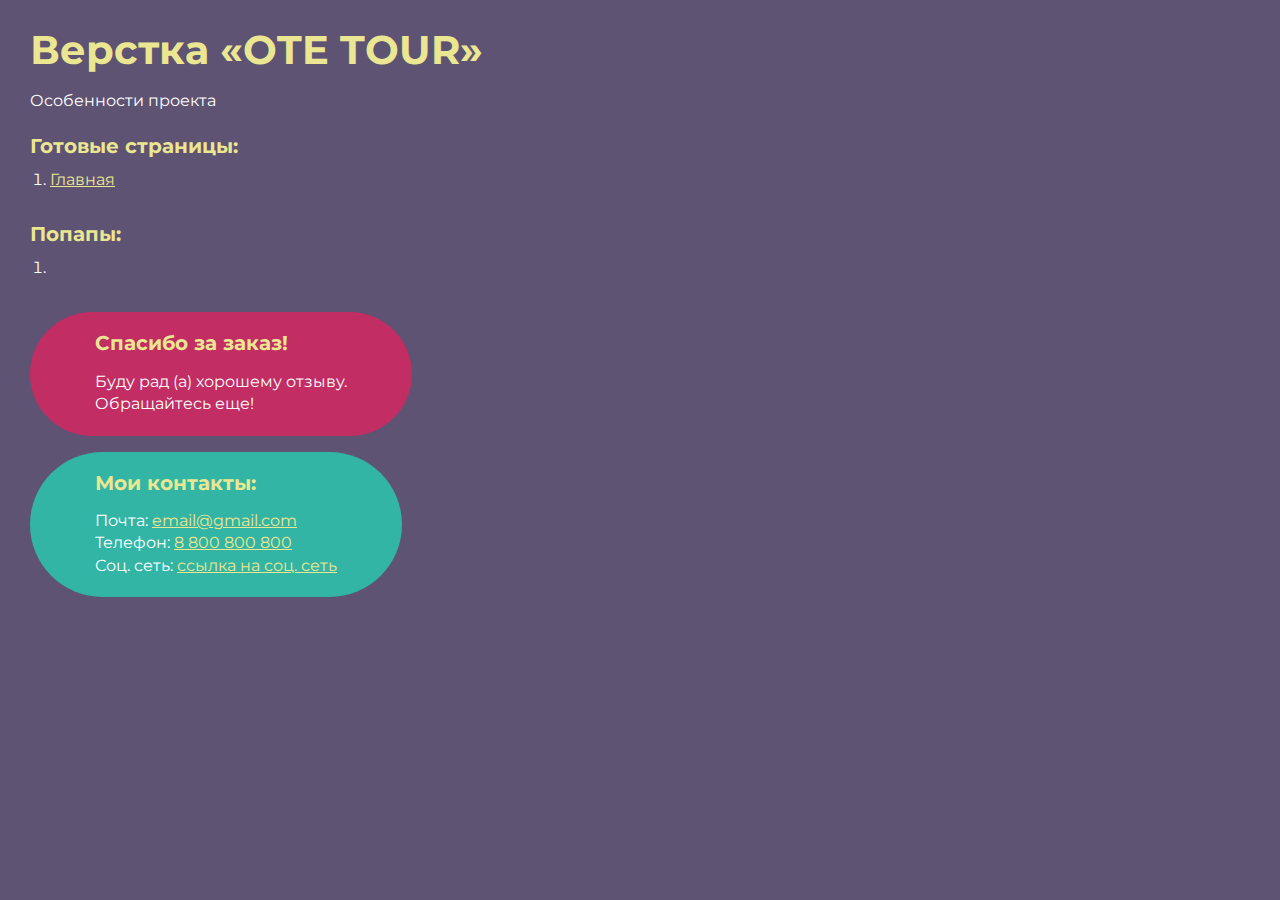
==== index.html @ 5e6bb83b "Add files via upload" ====
<!DOCTYPE html>
<html>

<head>
	<meta charset="UTF-8">
	<meta name="viewport" content="width=device-width, initial-scale=1.0">
	<title>Верстка «OTE TOUR»</title>
</head>

<body>
	<div class="rootpage">
		<h1>Верстка «OTE TOUR»</h1>
		<div class="rootpage__info">
			Особенности проекта
		</div>
		<h2>Готовые страницы:</h2>
		<ol class="rootpage__list">
			<li><a target="_blank" href="home.html">Главная</a></li>
		</ol>
		<h2>Попапы:</h2>
		<ol class="rootpage__list">
			<li><a target="_blank" href="home.html#"></a></li>
		</ol>
		<div class="rootpage__tnx">
			<h2>Спасибо за заказ!</h2>
			<p>Буду рад (а) хорошему отзыву.</p>
			<p>Обращайтесь еще!</p>
		</div>
		<div class="rootpage__contacts">
			<h2>Мои контакты:</h2>
			<p>Почта: <a href="mailto:email@gmail.com">email@gmail.com</a></p>
			<p>Телефон: <a href="tel:8800800800">8 800 800 800</a></p>
			<p>Соц. сеть: <a href="">ссылка на соц. сеть</a></p>
		</div>
	</div>
</body>
<style>
	@charset "UTF-8";
	@import url("https://fonts.googleapis.com/css?family=Montserrat:regular,700&display=swap");

	*,
	*::before,
	*::after {
		padding: 0px;
		margin: 0px;
		border: 0px;
		box-sizing: border-box;
	}

	html,
	body {
		height: 100%;
		margin: 0;
		padding: 0;
		min-width: 320px;
		width: 100%;
		color: #fff;
		background-color: #5e5373;
	}

	body {
		font-family: Montserrat;
		font-size: 100%;
		line-height: 1;
		font-size: 1rem;
	}

	a {
		text-decoration: underline;
		color: #ebe691
	}

	a:visited {
		text-decoration: underline;
		color: #aaa768;
	}

	a:hover {
		text-decoration: none;
	}

	ul li {
		list-style: none;
	}

	img {
		vertical-align: top;
	}

	.wrapper {
		width: 100%;
		min-height: 100%;
		overflow: hidden;
	}

	.rootpage {
		padding: 30px;
		display: flex;
		flex-direction: column;
		align-items: flex-start;
	}

	@media (max-width: 767px) {
		.rootpage {
			padding: 30px 15px;
		}
	}

	h1 {
		color: #ebe691;
		font-size: 2.5rem;
		margin: 0px 0px 1.25rem 0px;
	}

	@media (max-width: 767px) {
		h1 {
			font-size: 1.85rem;
			margin: 0px 0px 1.25rem 0px;
		}
	}

	h2 {
		color: #ebe691;
		font-size: 1.25rem;
		margin: 0px 0px 1rem 0px;
	}

	@media (max-width: 767px) {
		h2 {
			font-size: 1.125rem;
			margin: 0px 0px 1rem 0px;
		}
	}

	.rootpage__info {
		line-height: 140%;
		margin: 0px 0px 1.5rem 0px;
	}

	.rootpage__list {
		margin: 0px 0px 2.25rem 1.25rem;
	}

	.rootpage__list li:not(:last-child) {
		margin: 0px 0px 15px 0px;
	}

	.rootpage__contacts,
	.rootpage__tnx {
		border-radius: 200px;
		padding: 20px 65px;
		line-height: 140%;
	}

	@media (max-width: 767px) {

		.rootpage__contacts,
		.rootpage__tnx {
			border-radius: 40px;
			padding: 20px;
		}
	}

	.rootpage__contacts {
		background: #32b5a4;

	}

	.rootpage__contacts a {
		color: #ebe691;
	}

	.rootpage__tnx {
		background: #c22d63;
		margin: 0px 0px 1rem 0px;
	}
</style>

</html>
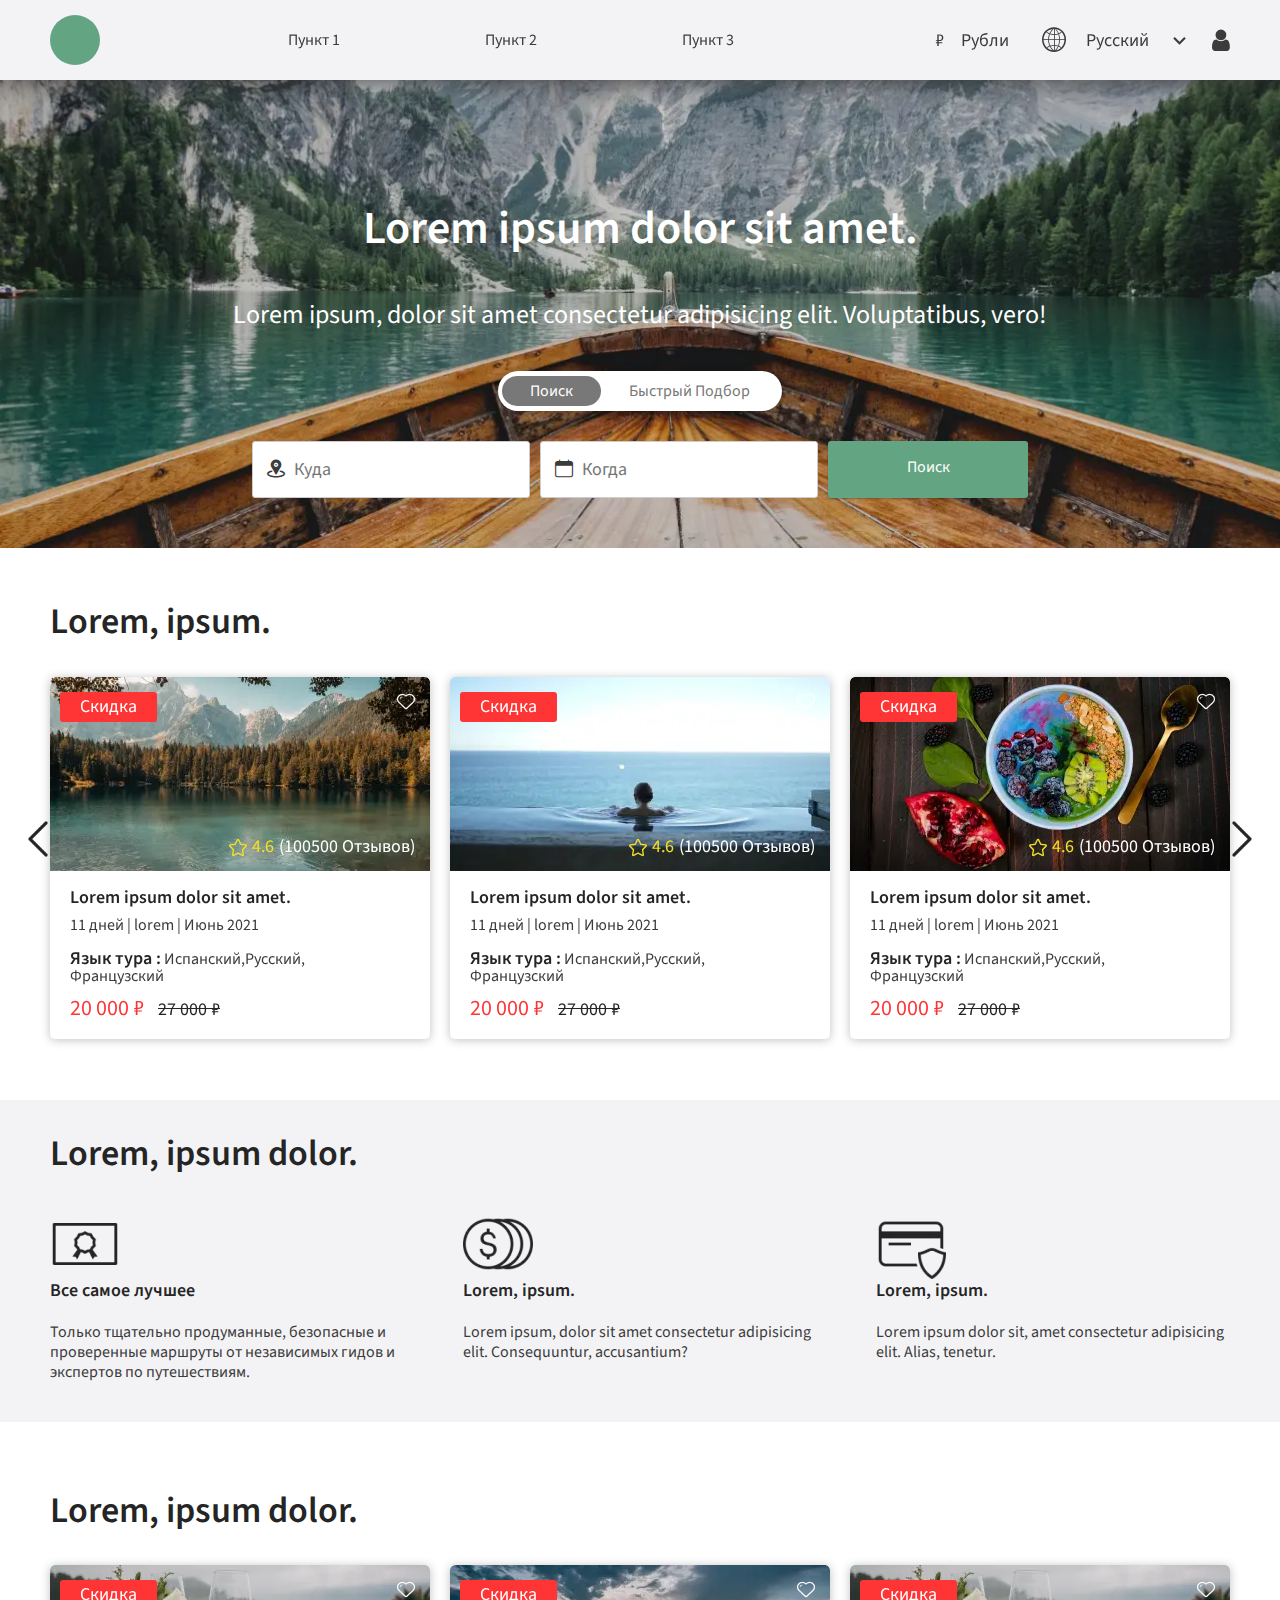
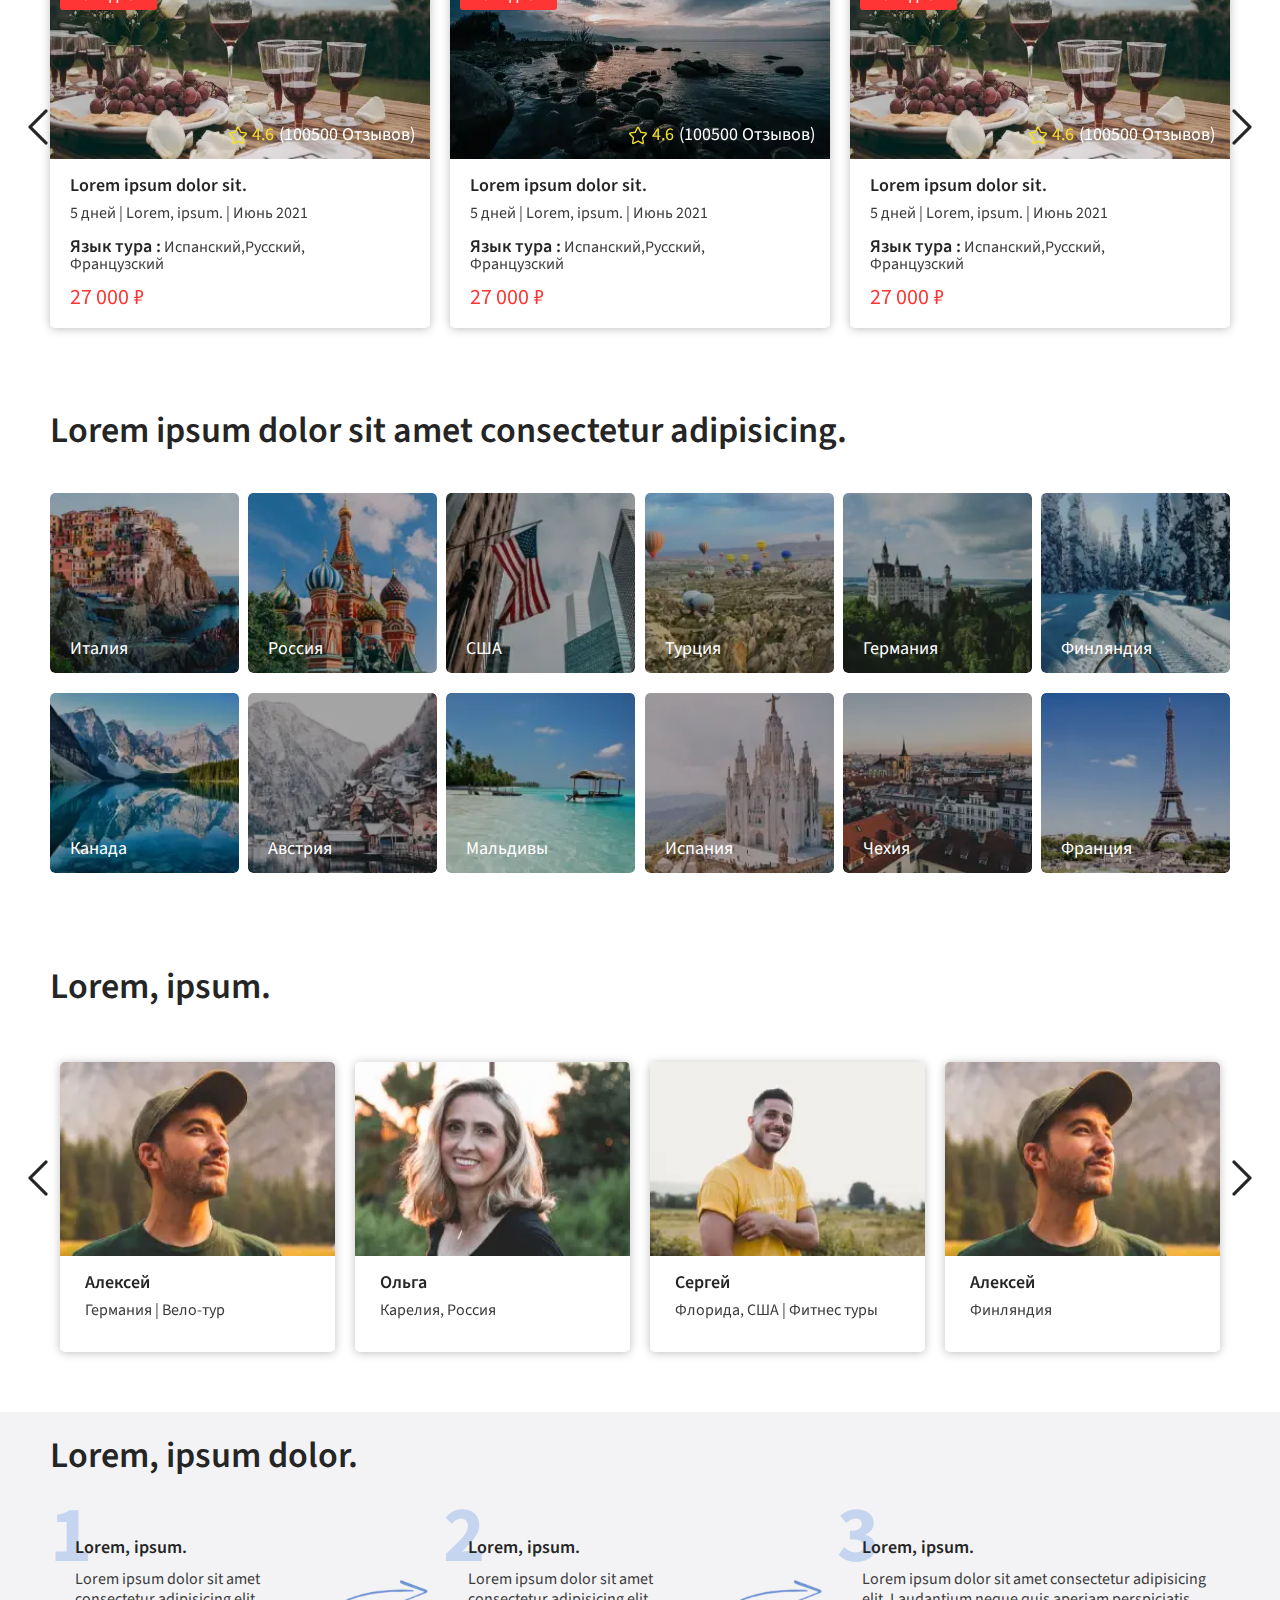
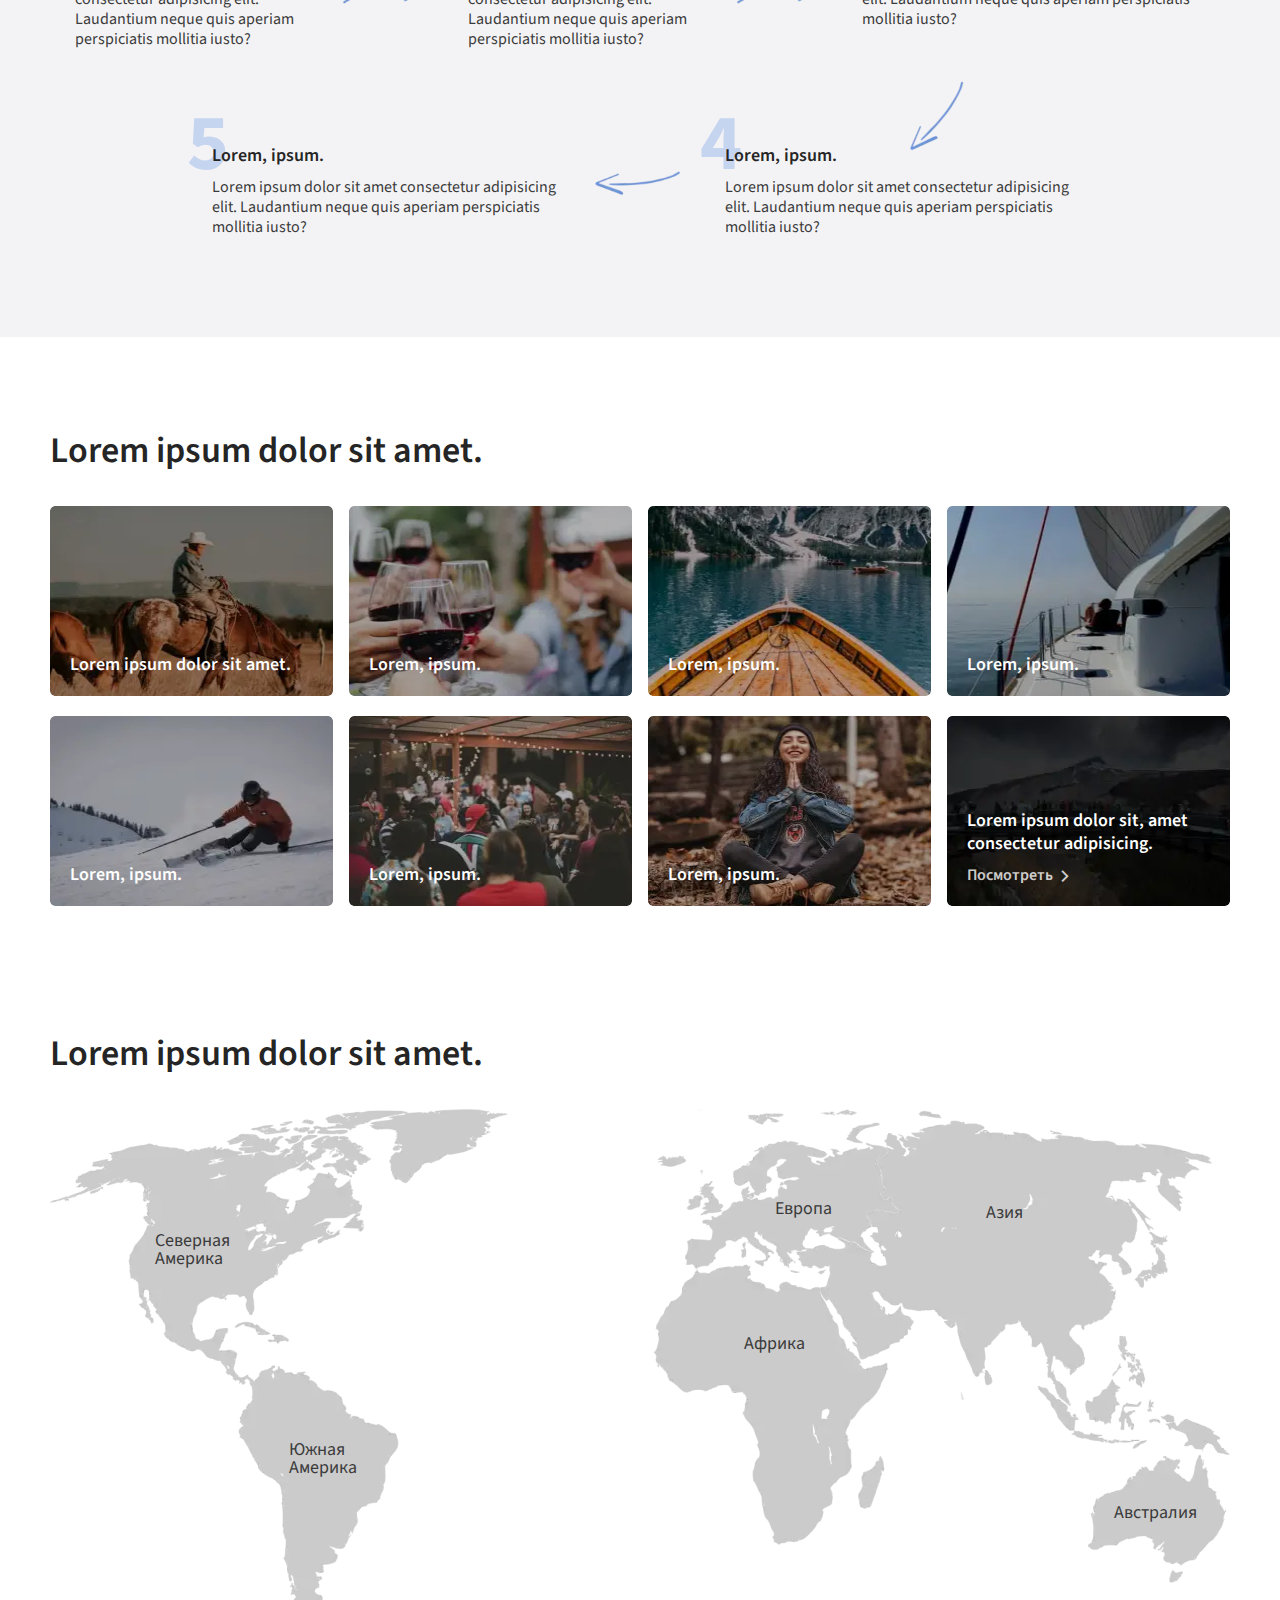
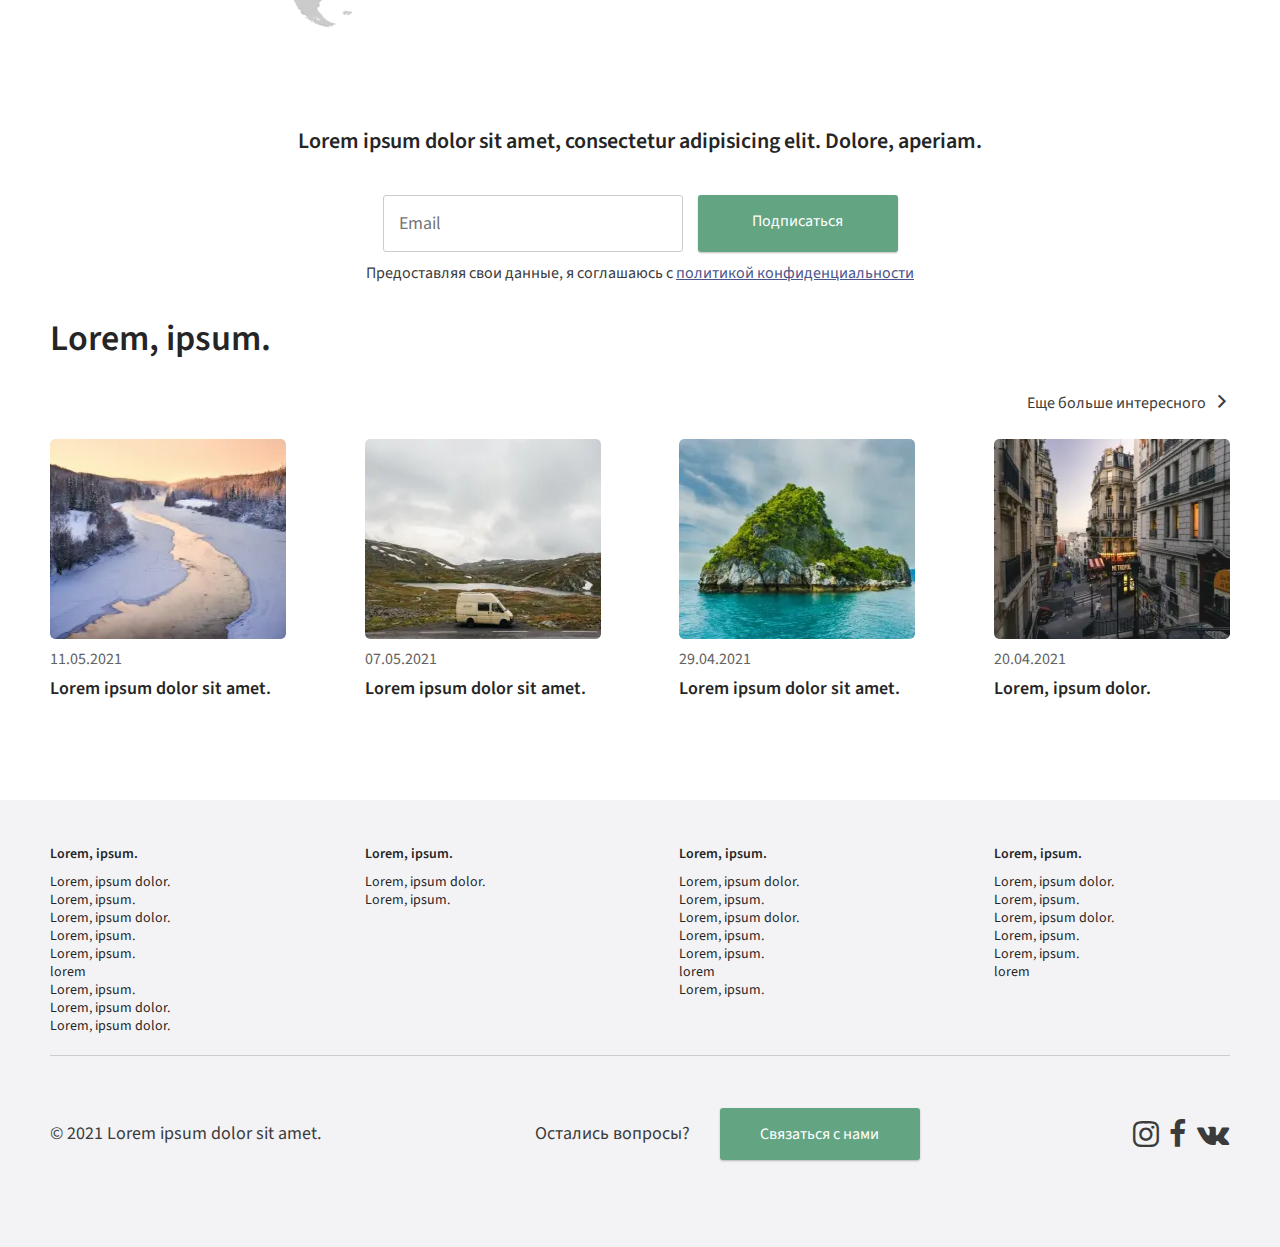
==== commit c368a39f: "Rename home.html to index.html" ====
--- a/index.html
+++ b/index.html
@@ -1,179 +1,830 @@
 <!DOCTYPE html>
-<html>
+<html lang="ru">
 
 <head>
+	<title>Главная</title>
 	<meta charset="UTF-8">
+	<meta name="format-detection" content="telephone=no">
+	<!-- <style>body{opacity: 0;}</style> -->
+	<link rel="stylesheet" href="css/style.min.css?_v=20220302092626">
+	<link rel="shortcut icon" href="favicon.ico">
+	<!-- <meta name="robots" content="noindex, nofollow"> -->
 	<meta name="viewport" content="width=device-width, initial-scale=1.0">
-	<title>Верстка «OTE TOUR»</title>
 </head>
 
 <body>
-	<div class="rootpage">
-		<h1>Верстка «OTE TOUR»</h1>
-		<div class="rootpage__info">
-			Особенности проекта
-		</div>
-		<h2>Готовые страницы:</h2>
-		<ol class="rootpage__list">
-			<li><a target="_blank" href="home.html">Главная</a></li>
-		</ol>
-		<h2>Попапы:</h2>
-		<ol class="rootpage__list">
-			<li><a target="_blank" href="home.html#"></a></li>
-		</ol>
-		<div class="rootpage__tnx">
-			<h2>Спасибо за заказ!</h2>
-			<p>Буду рад (а) хорошему отзыву.</p>
-			<p>Обращайтесь еще!</p>
-		</div>
-		<div class="rootpage__contacts">
-			<h2>Мои контакты:</h2>
-			<p>Почта: <a href="mailto:email@gmail.com">email@gmail.com</a></p>
-			<p>Телефон: <a href="tel:8800800800">8 800 800 800</a></p>
-			<p>Соц. сеть: <a href="">ссылка на соц. сеть</a></p>
+	<div class="wrapper">
+		<header class="header">
+			<div class="header__container">
+				<div class="header__body">
+					<a href="" class="header__logo"></a>
+					<div class="header__menu menu">
+						<button type="button" class="menu__icon icon-menu"><span></span></button>
+						<nav class="menu__body">
+							<ul class="menu__list">
+								<li class="menu__item"><a href="" class="menu__link ">
+										<div class="_icon-like"></div> Пункт 1
+									</a></li>
+								<li class="menu__item"><a href="" class="menu__link ">
+										<div class="_icon-like"></div> Пункт 2
+									</a></li>
+								<li class="menu__item"><a href="" class="menu__link ">
+										<div class="_icon-like"></div> Пункт 3
+									</a></li>
+							</ul>
+						</nav>
+					</div>
+					<div data-da=".menu__body, 767.98" class="header__options">
+						<div class="header__money">
+							<select data-show-selected name="form[]" class="form">
+								<option value="1" selected>
+									₽ ⠀Рубли
+								</option>
+								<option value="2"> $ Доллары</option>
+								<option value="3"> € ⠀Евро</option>
+							</select>
+						</div>
+						<div class="header__lang ">
+							<div class="_icon-world"></div>
+							<select data-show-selected name="form[]" class="form">
+								<option value="1" selected>Русский</option>
+								<option value="2">Английский</option>
+								<option value="3">Испанский</option>
+								<option value="4">Немецкий</option>
+								<option value="4">Французский</option>
+								<option value="4">Итальянский</option>
+							</select>
+							<div class="_icon-arrow-down"></div>
+
+						</div>
+						<div data-popup="#login" class="header__user _icon-user">
+							<p class="header__user_text">Вход</p>
+						</div>
+					</div>
+				</div>
+			</div>
+		</header>
+		<main class="page">
+			<section class="page__main-block main-block">
+				<div class="main-block__container">
+					<div class="main-block__body">
+
+						<h1 class="main-block__title title">
+							Lorem ipsum dolor sit amet.
+						</h1>
+						<p class="main-block__text text">
+							Lorem ipsum, dolor sit amet consectetur adipisicing elit. Voluptatibus, vero!
+						</p>
+						<button type="submit" class=" main-block__search">
+							<div class="searach">Поиск</div>
+							<div class="fast-search">Быстрый Подбор </div>
+						</button>
+						<form class="main-block__form form" action="#">
+							<div class="form__line">
+								<div class="form__location"><button type="submit" class="main-block__icon _icon-loc"></button>
+									<input autocomplete="off" type="text" name="form[]" data-error="Ошибка" placeholder="Куда" class="input">
+								</div>
+
+								<div class="form__date">
+									<button type="submit" class="main-block__icon _icon-date"></button>
+
+									<input autocomplete="off" type="text" name="form[]" data-error="Ошибка" placeholder="Когда" class="input">
+								</div>
+
+
+							</div>
+							<button type="submit" class="main-block__button button">Поиск</button>
+						</form>
+					</div>
+
+				</div>
+				<div class="main-block__image-ibg "><picture><source srcset="img/main.webp" type="image/webp"><img src="img/main.jpg" alt="main"></picture></div>
+			</section>
+			<section class="page__recommendations recommendations">
+				<div class="recommendations__container">
+					<h2 class="recommendations__title title">Lorem, ipsum.</h2>
+					<div class="recommendations__slider swiper">
+						<div class="recommendations__wrapper swiper-wrapper">
+							<div class="recommendations__slide swiper-slide">
+								<div class="recommendations__image swiper-slide__image">
+									<picture><source srcset="img/recommendations/01.webp" type="image/webp"><img src="img/recommendations/01.png" alt="slideone"></picture>
+									<div class="recommendations__sale swiper-slide__sale">Скидка</div>
+									<div class="recommendations__favorite swiper-slide__favorite _icon-like"></div>
+									<div class="recommendations__raiting swiper-slide__raiting"> <span class="_icon-star">4.6
+										</span>(100500
+										Отзывов)</div>
+								</div>
+
+								<div class="recommendations__sub-title main-text swiper-slide__subtitle">Lorem ipsum dolor sit
+									amet.</div>
+								<div class="recommendations__text text swiper-slide__text">11 дней | lorem | Июнь 2021</div>
+								<div class="recommendations__text text swiper-slide__text"> <span class="main-text"> Язык тура
+										:</span> Испанский,Русский, <br>
+									Французский</div>
+
+								<div class="recommendations__price swiper-slide__price">
+									20 000 ₽ <span>27 000 ₽</span>
+								</div>
+							</div>
+							<div class="recommendations__slide swiper-slide">
+								<div class="recommendations__image swiper-slide__image">
+									<picture><source srcset="img/recommendations/02.webp" type="image/webp"><img src="img/recommendations/02.png" alt="slideone"></picture>
+									<div class="recommendations__sale swiper-slide__sale">Скидка</div>
+									<div class="recommendations__favorite swiper-slide__favorite _icon-like"></div>
+									<div class="recommendations__raiting swiper-slide__raiting"> <span class="_icon-star">4.6
+										</span>(100500
+										Отзывов)</div>
+								</div>
+
+								<div class="recommendations__sub-title main-text swiper-slide__subtitle">Lorem ipsum dolor sit
+									amet.</div>
+								<div class="recommendations__text text swiper-slide__text">11 дней | lorem | Июнь 2021</div>
+								<div class="recommendations__text text swiper-slide__text"> <span class="main-text"> Язык тура
+										:</span> Испанский,Русский, <br>
+									Французский</div>
+
+								<div class="recommendations__price swiper-slide__price">
+									20 000 ₽ <span>27 000 ₽</span>
+								</div>
+							</div>
+							<div class="recommendations__slide swiper-slide">
+								<div class="recommendations__image swiper-slide__image">
+									<picture><source srcset="img/recommendations/03.webp" type="image/webp"><img src="img/recommendations/03.png" alt="slideone"></picture>
+									<div class="recommendations__sale swiper-slide__sale">Скидка</div>
+									<div class="recommendations__favorite swiper-slide__favorite _icon-like"></div>
+									<div class="recommendations__raiting swiper-slide__raiting"> <span class="_icon-star">4.6
+										</span>(100500
+										Отзывов)</div>
+								</div>
+
+								<div class="recommendations__sub-title main-text swiper-slide__subtitle">Lorem ipsum dolor sit
+									amet.</div>
+								<div class="recommendations__text text swiper-slide__text">11 дней | lorem | Июнь 2021</div>
+								<div class="recommendations__text text swiper-slide__text"> <span class="main-text"> Язык тура
+										:</span> Испанский,Русский, <br>
+									Французский</div>
+
+								<div class="recommendations__price swiper-slide__price">
+									20 000 ₽ <span>27 000 ₽</span>
+								</div>
+							</div>
+							<div class="recommendations__slide swiper-slide">
+								<div class="recommendations__image swiper-slide__image">
+									<picture><source srcset="img/recommendations/03.webp" type="image/webp"><img src="img/recommendations/03.png" alt="slideone"></picture>
+									<div class="recommendations__sale swiper-slide__sale">Скидка</div>
+									<div class="recommendations__favorite swiper-slide__favorite _icon-like"></div>
+									<div class="recommendations__raiting swiper-slide__raiting"> <span class="_icon-star">4.6
+										</span>(100500
+										Отзывов)</div>
+								</div>
+
+								<div class="recommendations__sub-title main-text swiper-slide__subtitle">Lorem ipsum dolor sit
+									amet.</div>
+								<div class="recommendations__text text swiper-slide__text">11 дней | lorem | Июнь 2021</div>
+								<div class="recommendations__text text swiper-slide__text"> <span class="main-text"> Язык тура
+										:</span> Испанский,Русский, <br>
+									Французский</div>
+
+								<div class="recommendations__price swiper-slide__price">
+									20 000 ₽ <span>27 000 ₽</span>
+								</div>
+							</div>
+							<div class="recommendations__slide swiper-slide">
+								<div class="recommendations__image swiper-slide__image">
+									<picture><source srcset="img/recommendations/01.webp" type="image/webp"><img src="img/recommendations/01.png" alt="slideone"></picture>
+									<div class="recommendations__sale swiper-slide__sale">Скидка</div>
+									<div class="recommendations__favorite swiper-slide__favorite _icon-like"></div>
+									<div class="recommendations__raiting swiper-slide__raiting"> <span class="_icon-star">4.6
+										</span>(100500
+										Отзывов)</div>
+								</div>
+
+								<div class="recommendations__sub-title main-text swiper-slide__subtitle">Lorem ipsum dolor sit
+									amet.</div>
+								<div class="recommendations__text text swiper-slide__text">11 дней | lorem | Июнь 2021</div>
+								<div class="recommendations__text text swiper-slide__text"> <span class="main-text"> Язык тура
+										:</span> Испанский,Русский, <br>
+									Французский</div>
+
+								<div class="recommendations__price swiper-slide__price">
+									20 000 ₽ <span>27 000 ₽</span>
+								</div>
+							</div>
+
+						</div>
+						<button type="button" class="swiper-button-prev"></button>
+						<button type="button" class="swiper-button-next"></button>
+					</div>
+				</div>
+			</section>
+			<section class="page__reasons reasons">
+				<div class="reasons__container">
+					<div class="reasons__body">
+						<h2 class="reasons__title title">
+							Lorem, ipsum dolor.
+						</h2>
+						<div class="reasons__cards">
+							<div class="reasons__card">
+								<div class="reasons__image">
+									<div class="reasons__description">
+										<picture><source srcset="img/reasons/01.webp" type="image/webp"><img src="img/reasons/01.png" alt=""></picture>
+										<h3 class="reasons__title main-text">Все самое лучшее</h3>
+									</div>
+									<div class="reasons__text text">Только тщательно продуманные, безопасные и проверенные
+										маршруты от независимых гидов и экспертов по путешествиям.</div>
+								</div>
+							</div>
+							<div class="reasons__card">
+								<div class="reasons__image">
+									<div class="reasons__description">
+										<picture><source srcset="img/reasons/02.webp" type="image/webp"><img src="img/reasons/02.png" alt=""></picture>
+										<h3 class="reasons__title main-text">Lorem, ipsum.</h3>
+									</div>
+									<div class="reasons__text text">Lorem ipsum, dolor sit amet consectetur adipisicing elit.
+										Consequuntur, accusantium?</div>
+								</div>
+							</div>
+							<div class="reasons__card">
+								<div class="reasons__image">
+									<div class="reasons__description">
+										<picture><source srcset="img/reasons/03.webp" type="image/webp"><img src="img/reasons/03.png" alt=""></picture>
+										<h3 class="reasons__title main-text">Lorem, ipsum.</h3>
+									</div>
+									<div class="reasons__text text">Lorem ipsum dolor sit, amet consectetur adipisicing elit.
+										Alias, tenetur.</div>
+								</div>
+							</div>
+
+
+						</div>
+					</div>
+				</div>
+			</section>
+			<section class="page__previously previously">
+				<div class="previously__container">
+					<h2 class="previously__title title">Lorem, ipsum dolor.</h2>
+					<div class="previously__slider swiper">
+						<div class="previously__wrapper swiper-wrapper">
+							<div class="previously__slide swiper-slide">
+								<div class="previously__image swiper-slide__image">
+									<picture><source srcset="img/previously/01.webp" type="image/webp"><img src="img/previously/01.png" alt="slideone"></picture>
+									<div class="previously__sale swiper-slide__sale">Скидка</div>
+									<div class="previously__favorite swiper-slide__favorite _icon-like"></div>
+									<div class="previously__raiting swiper-slide__raiting"> <span class="_icon-star">4.6
+										</span>(100500
+										Отзывов)</div>
+								</div>
+
+								<div class="previously__sub-title main-text swiper-slide__subtitle">Lorem ipsum dolor sit.</div>
+
+								<div class="previously__text text swiper-slide__text">5 дней | Lorem, ipsum. | Июнь 2021</div>
+								<div class="recommendations__text text swiper-slide__text"> <span class="main-text"> Язык тура
+										:</span> Испанский,Русский, <br>
+									Французский</div>
+								<div class="previously__price swiper-slide__price">
+									27 000 ₽
+								</div>
+							</div>
+							<div class="previously__slide swiper-slide">
+								<div class="previously__image swiper-slide__image">
+									<picture><source srcset="img/previously/02.webp" type="image/webp"><img src="img/previously/02.png" alt="slideone"></picture>
+									<div class="previously__sale swiper-slide__sale">Скидка</div>
+									<div class="previously__favorite swiper-slide__favorite _icon-like"></div>
+									<div class="previously__raiting swiper-slide__raiting"> <span class="_icon-star">4.6
+										</span>(100500
+										Отзывов)</div>
+								</div>
+
+								<div class="previously__sub-title main-text swiper-slide__subtitle">Lorem ipsum dolor sit.</div>
+
+								<div class="previously__text text swiper-slide__text">5 дней | Lorem, ipsum. | Июнь 2021</div>
+								<div class="recommendations__text text swiper-slide__text"> <span class="main-text"> Язык тура
+										:</span> Испанский,Русский, <br>
+									Французский</div>
+								<div class="previously__price swiper-slide__price">
+									27 000 ₽
+								</div>
+							</div>
+							<div class="previously__slide swiper-slide">
+								<div class="previously__image swiper-slide__image">
+									<picture><source srcset="img/previously/01.webp" type="image/webp"><img src="img/previously/01.png" alt="slideone"></picture>
+									<div class="previously__sale swiper-slide__sale">Скидка</div>
+									<div class="previously__favorite swiper-slide__favorite _icon-like"></div>
+									<div class="previously__raiting swiper-slide__raiting"> <span class="_icon-star">4.6
+										</span>(100500
+										Отзывов)</div>
+								</div>
+
+								<div class="previously__sub-title main-text swiper-slide__subtitle">Lorem ipsum dolor sit.</div>
+
+								<div class="previously__text text swiper-slide__text">5 дней | Lorem, ipsum. | Июнь 2021</div>
+								<div class="recommendations__text text swiper-slide__text"> <span class="main-text"> Язык тура
+										:</span> Испанский,Русский, <br>
+									Французский</div>
+								<div class="previously__price swiper-slide__price">
+									27 000 ₽
+								</div>
+							</div>
+							<div class="previously__slide swiper-slide">
+								<div class="previously__image swiper-slide__image">
+									<picture><source srcset="img/previously/02.webp" type="image/webp"><img src="img/previously/02.png" alt="slideone"></picture>
+									<div class="previously__sale swiper-slide__sale">Скидка</div>
+									<div class="previously__favorite swiper-slide__favorite _icon-like"></div>
+									<div class="previously__raiting swiper-slide__raiting"> <span class="_icon-star">4.6
+										</span>(100500
+										Отзывов)</div>
+								</div>
+
+								<div class="previously__sub-title main-text swiper-slide__subtitle">Lorem ipsum dolor sit.</div>
+
+								<div class="previously__text text swiper-slide__text">5 дней | Lorem, ipsum. | Июнь 2021</div>
+								<div class="recommendations__text text swiper-slide__text"> <span class="main-text"> Язык тура
+										:</span> Испанский,Русский, <br>
+									Французский</div>
+								<div class="previously__price swiper-slide__price">
+									27 000 ₽
+								</div>
+							</div>
+
+
+						</div>
+						<button type="button" class="swiper-button-prev"></button>
+						<button type="button" class="swiper-button-next"></button>
+					</div>
+				</div>
+			</section>
+			<section class="page__dream dream">
+				<div class="dream__container">
+					<div class="dream__body">
+						<h2 class="dream__title title">Lorem ipsum dolor sit amet consectetur adipisicing.</h2>
+						<div class="dream__cards">
+							<a class="dream__card">
+								<div class="dream__image"><picture><source srcset="img/dream/01.webp" type="image/webp"><img src="img/dream/01.png" alt=""></picture>
+									<div class="dream__country">Италия</div>
+
+								</div>
+							</a>
+							<a class="dream__card">
+								<div class="dream__image"><picture><source srcset="img/dream/02.webp" type="image/webp"><img src="img/dream/02.png" alt=""></picture>
+									<div class="dream__country">Россия</div>
+
+								</div>
+							</a>
+							<a class="dream__card">
+								<div class="dream__image"><picture><source srcset="img/dream/03.webp" type="image/webp"><img src="img/dream/03.png" alt=""></picture>
+									<div class="dream__country">США</div>
+
+								</div>
+							</a>
+							<a class="dream__card">
+								<div class="dream__image"><picture><source srcset="img/dream/04.webp" type="image/webp"><img src="img/dream/04.png" alt=""></picture>
+									<div class="dream__country">Турция</div>
+
+								</div>
+							</a>
+							<a class="dream__card">
+								<div class="dream__image"><picture><source srcset="img/dream/05.webp" type="image/webp"><img src="img/dream/05.png" alt=""></picture>
+									<div class="dream__country">Германия</div>
+
+								</div>
+							</a>
+							<a class="dream__card">
+								<div class="dream__image"><picture><source srcset="img/dream/06.webp" type="image/webp"><img src="img/dream/06.png" alt=""></picture>
+									<div class="dream__country">Финляндия</div>
+
+								</div>
+							</a>
+							<a class="dream__card">
+								<div class="dream__image"><picture><source srcset="img/dream/07.webp" type="image/webp"><img src="img/dream/07.png" alt=""></picture>
+									<div class="dream__country">Канада</div>
+
+								</div>
+							</a>
+							<a class="dream__card">
+								<div class="dream__image"><picture><source srcset="img/dream/08.webp" type="image/webp"><img src="img/dream/08.png" alt=""></picture>
+									<div class="dream__country">Австрия</div>
+
+								</div>
+							</a>
+							<a class="dream__card">
+								<div class="dream__image"><picture><source srcset="img/dream/09.webp" type="image/webp"><img src="img/dream/09.png" alt=""></picture>
+									<div class="dream__country">Мальдивы</div>
+
+								</div>
+							</a>
+							<a class="dream__card">
+								<div class="dream__image"><picture><source srcset="img/dream/10.webp" type="image/webp"><img src="img/dream/10.png" alt=""></picture>
+									<div class="dream__country">Испания</div>
+
+								</div>
+							</a>
+							<a class="dream__card">
+								<div class="dream__image"><picture><source srcset="img/dream/11.webp" type="image/webp"><img src="img/dream/11.png" alt=""></picture>
+									<div class="dream__country">Чехия</div>
+
+								</div>
+							</a>
+							<a class="dream__card">
+								<div class="dream__image"><picture><source srcset="img/dream/12.webp" type="image/webp"><img src="img/dream/12.png" alt=""></picture>
+									<div class="dream__country">Франция</div>
+
+								</div>
+							</a>
+
+						</div>
+					</div>
+				</div>
+			</section>
+			<section class="page__gids gids">
+				<div class="gids__container">
+					<h2 class="gids__title title">Lorem, ipsum.</h2>
+					<div class="gids__slider swiperg">
+						<div class="gids__wrapper swiper-wrapper">
+							<div class="gids__slide swiper-slide">
+								<div class="gids__image swiper-slide__image">
+									<picture><source srcset="img/gids/01.webp" type="image/webp"><img src="img/gids/01.png" alt="slideone"></picture>
+								</div>
+
+								<div class="gids__sub-title main-text swiper-slide__subtitle">Алексей</div>
+								<div class="gids__text text swiper-slide__text">Германия | Вело-тур </div>
+
+							</div>
+							<div class="gids__slide swiper-slide">
+								<div class="gids__image swiper-slide__image">
+									<picture><source srcset="img/gids/02.webp" type="image/webp"><img src="img/gids/02.png" alt="slideone"></picture>
+								</div>
+
+								<div class="gids__sub-title main-text swiper-slide__subtitle">Ольга</div>
+								<div class="gids__text text swiper-slide__text">Карелия, Россия</div>
+
+							</div>
+							<div class="gids__slide swiper-slide">
+								<div class="gids__image swiper-slide__image">
+									<picture><source srcset="img/gids/03.webp" type="image/webp"><img src="img/gids/03.png" alt="slideone"></picture>
+
+								</div>
+
+								<div class="gids__sub-title main-text swiper-slide__subtitle">Сергей</div>
+								<div class="gids__text text swiper-slide__text">Флорида, США | Фитнес туры</div>
+
+							</div>
+							<div class="gids__slide swiper-slide">
+								<div class="gids__image swiper-slide__image">
+									<picture><source srcset="img/gids/01.webp" type="image/webp"><img src="img/gids/01.png" alt="slideone"></picture>
+
+								</div>
+
+								<div class="gids__sub-title main-text swiper-slide__subtitle">Алексей</div>
+								<div class="gids__text text swiper-slide__text">Финляндия</div>
+
+							</div>
+							<div class="gids__slide swiper-slide">
+								<div class="gids__image swiper-slide__image">
+									<picture><source srcset="img/gids/04.webp" type="image/webp"><img src="img/gids/04.png" alt="slideone"></picture>
+
+								</div>
+
+								<div class="gids__sub-title main-text swiper-slide__subtitle">Алексей</div>
+								<div class="gids__text text swiper-slide__text">Финляндия</div>
+
+							</div>
+						</div>
+						<button type="button" class="swiperg-button-prev"></button>
+						<button type="button" class="swiperg-button-next"></button>
+					</div>
+				</div>
+			</section>
+			<section class="page__howitwork howitwork">
+				<div class="howitwork__container">
+					<div class="howitwork__body">
+						<h2 class="howitwork__title title">
+							Lorem, ipsum dolor.
+						</h2>
+						<div class="howitwork__cards">
+							<div class="howitwork__card">
+								<div class="howitwork__main-text main-text">Lorem, ipsum.</div>
+								<div class="howitwork__text text">Lorem ipsum dolor sit amet consectetur adipisicing elit.
+									Laudantium neque quis aperiam perspiciatis mollitia iusto?</div>
+							</div>
+							<div class="howitwork__card">
+								<div class="howitwork__main-text main-text">Lorem, ipsum.</div>
+								<div class="howitwork__text text">Lorem ipsum dolor sit amet consectetur adipisicing elit.
+									Laudantium neque quis aperiam perspiciatis mollitia iusto?</div>
+							</div>
+							<div class="howitwork__card">
+								<div class="howitwork__main-text main-text">Lorem, ipsum.</div>
+								<div class="howitwork__text text">Lorem ipsum dolor sit amet consectetur adipisicing elit.
+									Laudantium neque quis aperiam perspiciatis mollitia iusto?</div>
+							</div>
+							<div class="howitwork__card">
+								<div class="howitwork__main-text main-text">Lorem, ipsum.</div>
+								<div class="howitwork__text text">Lorem ipsum dolor sit amet consectetur adipisicing elit.
+									Laudantium neque quis aperiam perspiciatis mollitia iusto?</div>
+							</div>
+							<div class="howitwork__card">
+								<div class="howitwork__main-text main-text">Lorem, ipsum.</div>
+								<div class="howitwork__text text">Lorem ipsum dolor sit amet consectetur adipisicing elit.
+									Laudantium neque quis aperiam perspiciatis mollitia iusto?</div>
+							</div>
+
+
+						</div>
+					</div>
+				</div>
+
+			</section>
+			<section class="page__interests interests">
+				<div class="interests__container">
+					<div class="interests__body">
+						<h2 class="interests__title title">Lorem ipsum dolor sit amet.
+
+						</h2>
+						<div class="interests__cards">
+							<a href="#" class="interests__card">
+								<div class="interests__image">
+									<picture><source srcset="img/interests/01.webp" type="image/webp"><img src="img/interests/01.png" alt=""></picture>
+									<div class="interests__main-text main-text">Lorem ipsum dolor sit amet.
+
+									</div>
+								</div>
+							</a>
+							<a href="#" class="interests__card">
+								<div class="interests__image">
+									<picture><source srcset="img/interests/02.webp" type="image/webp"><img src="img/interests/02.png" alt=""></picture>
+									<div class="interests__main-text main-text">Lorem, ipsum.</div>
+								</div>
+							</a>
+							<a href="#" class="interests__card">
+								<div class="interests__image">
+									<picture><source srcset="img/interests/03.webp" type="image/webp"><img src="img/interests/03.png" alt=""></picture>
+									<div class="interests__main-text main-text">Lorem, ipsum.</div>
+								</div>
+							</a>
+							<a href="#" class="interests__card">
+								<div class="interests__image">
+									<picture><source srcset="img/interests/04.webp" type="image/webp"><img src="img/interests/04.png" alt=""></picture>
+									<div class="interests__main-text main-text">Lorem, ipsum.</div>
+								</div>
+							</a>
+							<a href="#" class="interests__card">
+								<div class="interests__image">
+									<picture><source srcset="img/interests/05.webp" type="image/webp"><img src="img/interests/05.png" alt=""></picture>
+									<div class="interests__main-text main-text">Lorem, ipsum.</div>
+								</div>
+							</a>
+							<a href="#" class="interests__card">
+								<div class="interests__image">
+									<picture><source srcset="img/interests/06.webp" type="image/webp"><img src="img/interests/06.png" alt=""></picture>
+									<div class="interests__main-text main-text">Lorem, ipsum.</div>
+								</div>
+							</a>
+							<a href="#" class="interests__card">
+								<div class="interests__image">
+									<picture><source srcset="img/interests/07.webp" type="image/webp"><img src="img/interests/07.png" alt=""></picture>
+									<div class="interests__main-text main-text">Lorem, ipsum.</div>
+								</div>
+							</a>
+							<a href="#" class="interests__card">
+								<div class="interests__image">
+									<picture><source srcset="img/interests/08.webp" type="image/webp"><img src="img/interests/08.png" alt=""></picture>
+									<div class="interests__main-text main-text">Lorem ipsum dolor sit, amet consectetur
+										adipisicing.
+										<span href="#" class="interests__more">
+											Посмотреть <div class="_icon-arrow-right"></div>
+										</span>
+									</div>
+
+								</div>
+							</a>
+						</div>
+					</div>
+				</div>
+			</section>
+			<section class="page__continent continent">
+				<div class="continent__container">
+					<div class="continent__body">
+						<h2 class="continent__title title">Lorem ipsum dolor sit amet.</h2>
+						<div class="continent__map">
+							<a href="#" class="continent__item">
+								<img class="hv" src="img/continent/w1.svg" alt="">
+								<picture><source srcset="img/continent/na.webp" type="image/webp"><img class="al" src="img/continent/na.png" alt=""></picture>
+
+								<p>Северная <br> Америка</p>
+							</a>
+							<a href="#" class="continent__item">
+								<img class="hv" src="img/continent/w2.svg" alt="">
+								<picture><source srcset="img/continent/eu.webp" type="image/webp"><img class="al" src="img/continent/eu.png" alt=""></picture>
+								<p>Европа</p>
+
+							</a>
+							<a href="#" class="continent__item">
+								<img class="hv" src="img/continent/w3.svg" alt="">
+
+								<picture><source srcset="img/continent/ashia.webp" type="image/webp"><img class="al" src="img/continent/ashia.png" alt=""></picture>
+								<p>Азия</p>
+
+							</a> <a href="#" class="continent__item">
+								<img class="hv" src="img/continent/w4.svg" alt="">
+
+								<picture><source srcset="img/continent/sa.webp" type="image/webp"><img class="al" src="img/continent/sa.png" alt=""></picture>
+								<p>Южная <br> Америка</p>
+
+							</a> <a href="#" class="continent__item">
+								<img class="hv" src="img/continent/w5.svg" alt="">
+
+								<picture><source srcset="img/continent/afrika.webp" type="image/webp"><img class="al" src="img/continent/afrika.png" alt=""></picture>
+								<p>Африка</p>
+
+							</a> <a href="#" class="continent__item">
+								<img class="hv" src="img/continent/w6.svg" alt="">
+
+								<picture><source srcset="img/continent/av.webp" type="image/webp"><img class="al" src="img/continent/av.png" alt=""></picture>
+								<p>Австралия</p>
+
+							</a>
+						</div>
+					</div>
+				</div>
+			</section>
+			<section class="page__subscription subscription">
+				<div class="subscription__container">
+					<h2 class="subscription__title title">
+						Lorem ipsum dolor sit amet, consectetur adipisicing elit. Dolore, aperiam.
+					</h2>
+
+					<form class="subscription__form form" action="#">
+						<div class="form__line">
+							<input autocomplete="off" type="text" name="form[]" data-error="Ошибка" placeholder="Email" class="input">
+						</div>
+						<button type="submit" class="subscription__button button">Подписаться</button>
+					</form>
+					<div class="subscription__text text">
+						Предоставляя свои данные, я соглашаюсь с
+						<a href="#">политикой конфиденциальности</a>
+					</div>
+				</div>
+			</section>
+			<section class="page__blog blog">
+
+				<div class="blog__container">
+					<div class="blog__body">
+						<div class="blog__header">
+							<h2 class="blog__title title">Lorem, ipsum.</h2>
+							<a data-da=".blog__body, 479.98" href="#" class="blog__link text">Еще больше интересного
+								<span class="_icon-arrow-right"></span></a>
+						</div>
+						<div class="blog__cards">
+							<a href="#" class="blog__card">
+								<div class="blog__image">
+									<picture><source srcset="img/blog/01.webp" type="image/webp"><img src="img/blog/01.png" alt=""></picture>
+								</div>
+								<div class="blog__date">11.05.2021</div>
+								<div class="blog__text main-text">Lorem ipsum dolor sit amet.</div>
+							</a>
+							<a href="#" class="blog__card">
+								<div class="blog__image">
+									<picture><source srcset="img/blog/03.webp" type="image/webp"><img src="img/blog/03.png" alt=""></picture>
+								</div>
+								<div class="blog__date">07.05.2021</div>
+								<div class="blog__text main-text">Lorem ipsum dolor sit amet.</div>
+							</a>
+							<a href="#" class="blog__card">
+								<div class="blog__image">
+									<picture><source srcset="img/blog/02.webp" type="image/webp"><img src="img/blog/02.png" alt=""></picture>
+								</div>
+								<div class="blog__date">29.04.2021</div>
+								<div class="blog__text main-text">Lorem ipsum dolor sit amet.</div>
+							</a>
+
+							<a href="#" class="blog__card">
+								<div class="blog__image">
+									<picture><source srcset="img/blog/04.webp" type="image/webp"><img src="img/blog/04.png" alt=""></picture>
+								</div>
+								<div class="blog__date">20.04.2021</div>
+								<div class="blog__text main-text">Lorem, ipsum dolor.</div>
+							</a>
+						</div>
+
+					</div>
+				</div>
+			</section>
+		</main>
+		<footer class="footer">
+			<div class="footer__container">
+				<div class="footer__body">
+					<div class="footer__links">
+						<ul class="footer__list">
+							<li class="footer__item footer__title main-text"><a href="#" class="footer__link">Lorem, ipsum.</a>
+							</li>
+							<li class="footer__item"><a href="#" class="footer__link">Lorem, ipsum dolor.
+								</a></li>
+							<li class="footer__item"><a href="#" class="footer__link">Lorem, ipsum.
+								</a></li>
+							<li class="footer__item"><a href="#" class="footer__link">Lorem, ipsum dolor.</a></li>
+							<li class="footer__item"><a href="#" class="footer__link">Lorem, ipsum.
+								</a></li>
+							<li class="footer__item"><a href="#" class="footer__link">Lorem, ipsum.</a></li>
+							<li class="footer__item"><a href="#" class="footer__link">lorem
+								</a></li>
+							<li class="footer__item"><a href="#" class="footer__link">Lorem, ipsum.
+								</a></li>
+							<li class="footer__item"><a href="#" class="footer__link">Lorem, ipsum dolor.
+								</a></li>
+							<li class="footer__item"><a href="#" class="footer__link">Lorem, ipsum dolor.
+								</a></li>
+
+						</ul>
+						<ul class="footer__list">
+							<li class="footer__item footer__title main-text"><a href="#" class="footer__link">Lorem, ipsum.</a>
+							</li>
+							<li class="footer__item"><a href="#" class="footer__link">Lorem, ipsum dolor.
+								</a></li>
+							<li class="footer__item"><a href="#" class="footer__link">Lorem, ipsum.
+								</a></li>
+
+
+						</ul>
+						<ul class="footer__list">
+							<li class="footer__item footer__title main-text"><a href="#" class="footer__link">Lorem, ipsum.</a>
+							</li>
+							<li class="footer__item"><a href="#" class="footer__link">Lorem, ipsum dolor.
+								</a></li>
+							<li class="footer__item"><a href="#" class="footer__link">Lorem, ipsum.
+								</a></li>
+							<li class="footer__item"><a href="#" class="footer__link">Lorem, ipsum dolor.</a></li>
+							<li class="footer__item"><a href="#" class="footer__link">Lorem, ipsum.
+								</a></li>
+							<li class="footer__item"><a href="#" class="footer__link">Lorem, ipsum.</a></li>
+							<li class="footer__item"><a href="#" class="footer__link">lorem
+								</a></li>
+							<li class="footer__item"><a href="#" class="footer__link">Lorem, ipsum.
+								</a></li>
+
+
+						</ul>
+						<ul class="footer__list">
+							<li class="footer__item footer__title main-text"><a href="#" class="footer__link">Lorem, ipsum.</a>
+							</li>
+							<li class="footer__item"><a href="#" class="footer__link">Lorem, ipsum dolor.
+								</a></li>
+							<li class="footer__item"><a href="#" class="footer__link">Lorem, ipsum.
+								</a></li>
+							<li class="footer__item"><a href="#" class="footer__link">Lorem, ipsum dolor.</a></li>
+							<li class="footer__item"><a href="#" class="footer__link">Lorem, ipsum.
+								</a></li>
+							<li class="footer__item"><a href="#" class="footer__link">Lorem, ipsum.</a></li>
+							<li class="footer__item"><a href="#" class="footer__link">lorem
+								</a></li>
+
+
+						</ul>
+					</div>
+					<div class="footer__connect">
+						<div class="footer__coperating">© 2021 Lorem ipsum dolor sit amet. </div>
+						<div class="footer__faq">
+							<div class="footer__text maintext">Остались вопросы?</div>
+							<button type="submit" class="footer__button button">Связаться с нами </button>
+
+						</div>
+						<ul class="footer__icons">
+							<li><a href="#" class="footer__icon _icon-insta"></a></li>
+							<li><a href="#" class="footer__icon _icon-fb"></a></li>
+							<li><a href="#" class="footer__icon _icon-vk"></a></li>
+						</ul>
+					</div>
+				</div>
+			</div>
+		</footer>
+	</div>
+	<div id="login" aria-hidden="true" class="popup">
+		<div class="popup__wrapper">
+			<div class="popup__content">
+				<button data-close type="button" class="popup__close">Закрыть</button>
+				<div class="login">
+					<div class="login__body">
+						<div class="login__title title">
+							Регистрация
+						</div>
+						<form class="form login__form" action="#">
+							<div class="form__line login__form-line">
+								<input autocomplete="off" type="text" name="form[]" data-error="Ошибка" placeholder="Имя" class="input login__input">
+								<input autocomplete="off" type="text" name="form[]" data-error="Ошибка" placeholder="Фамилия" class="input login__input">
+								<input autocomplete="off" type="text" name="form[]" data-required="email" data-error="Введен не верный E-mail" placeholder="Email" class="input login__input">
+
+
+								<input autocomplete="off" type="password" name="form[]" value="123456" placeholder="Пароль" class="input login__input ">
+								<input autocomplete="off" type="password" name="form[]" value="123456" placeholder="Подтверждение пароля" class="input login__input">
+
+
+							</div>
+							<button type="submit" class="button login__button">Отправить</button>
+						</form>
+					</div>
+				</div>
+			</div>
 		</div>
 	</div>
+	<script src="js/app.min.js?_v=20220302092626"></script>
 </body>
-<style>
-	@charset "UTF-8";
-	@import url("https://fonts.googleapis.com/css?family=Montserrat:regular,700&display=swap");
-
-	*,
-	*::before,
-	*::after {
-		padding: 0px;
-		margin: 0px;
-		border: 0px;
-		box-sizing: border-box;
-	}
-
-	html,
-	body {
-		height: 100%;
-		margin: 0;
-		padding: 0;
-		min-width: 320px;
-		width: 100%;
-		color: #fff;
-		background-color: #5e5373;
-	}
-
-	body {
-		font-family: Montserrat;
-		font-size: 100%;
-		line-height: 1;
-		font-size: 1rem;
-	}
-
-	a {
-		text-decoration: underline;
-		color: #ebe691
-	}
-
-	a:visited {
-		text-decoration: underline;
-		color: #aaa768;
-	}
-
-	a:hover {
-		text-decoration: none;
-	}
-
-	ul li {
-		list-style: none;
-	}
-
-	img {
-		vertical-align: top;
-	}
-
-	.wrapper {
-		width: 100%;
-		min-height: 100%;
-		overflow: hidden;
-	}
-
-	.rootpage {
-		padding: 30px;
-		display: flex;
-		flex-direction: column;
-		align-items: flex-start;
-	}
-
-	@media (max-width: 767px) {
-		.rootpage {
-			padding: 30px 15px;
-		}
-	}
-
-	h1 {
-		color: #ebe691;
-		font-size: 2.5rem;
-		margin: 0px 0px 1.25rem 0px;
-	}
-
-	@media (max-width: 767px) {
-		h1 {
-			font-size: 1.85rem;
-			margin: 0px 0px 1.25rem 0px;
-		}
-	}
-
-	h2 {
-		color: #ebe691;
-		font-size: 1.25rem;
-		margin: 0px 0px 1rem 0px;
-	}
-
-	@media (max-width: 767px) {
-		h2 {
-			font-size: 1.125rem;
-			margin: 0px 0px 1rem 0px;
-		}
-	}
-
-	.rootpage__info {
-		line-height: 140%;
-		margin: 0px 0px 1.5rem 0px;
-	}
-
-	.rootpage__list {
-		margin: 0px 0px 2.25rem 1.25rem;
-	}
-
-	.rootpage__list li:not(:last-child) {
-		margin: 0px 0px 15px 0px;
-	}
-
-	.rootpage__contacts,
-	.rootpage__tnx {
-		border-radius: 200px;
-		padding: 20px 65px;
-		line-height: 140%;
-	}
-
-	@media (max-width: 767px) {
-
-		.rootpage__contacts,
-		.rootpage__tnx {
-			border-radius: 40px;
-			padding: 20px;
-		}
-	}
-
-	.rootpage__contacts {
-		background: #32b5a4;
-
-	}
-
-	.rootpage__contacts a {
-		color: #ebe691;
-	}
-
-	.rootpage__tnx {
-		background: #c22d63;
-		margin: 0px 0px 1rem 0px;
-	}
-</style>
-
-</html>+
+</html>
--- a/css/style.min.css
+++ b/css/style.min.css
@@ -0,0 +1 @@
+@charset "UTF-8";@import url(https://fonts.googleapis.com/css?family=Source+Sans+Pro:regular,italic,600,700&display=swap);@font-face{font-family:icons;font-display:swap;src:url(../fonts/icons.woff2) format("woff2"),url(../fonts/icons.woff) format("woff");font-weight:400;font-style:normal}[class*=_icon-]:before{font-family:icons;font-style:normal;font-weight:400;font-variant:normal;text-transform:none;line-height:1;-webkit-font-smoothing:antialiased;-moz-osx-font-smoothing:grayscale}[class*=_icon-]:before{display:block}._icon-date:before{content:"\e90c"}._icon-loc:before{content:"\e90d"}._icon-insta1:before{content:"\e909"}._icon-vk1:before{content:"\e90a"}._icon-fb1:before{content:"\e90b"}._icon-arrow-up:before{content:"\e907"}._icon-arrow-down:before{content:"\e908"}._icon-arrow-right:before{content:"\e900"}._icon-arrow-left:before{content:"\e901"}._icon-dol:before{content:"\e902"}._icon-yen:before{content:"\e903"}._icon-user:before{content:"\f007"}._icon-fb:before{content:"\f09a"}._icon-rub:before{content:"\f158"}._icon-insta:before{content:"\f16d"}._icon-vk:before{content:"\f189"}._icon-like:before{content:"\e904"}._icon-star:before{content:"\e905"}._icon-world:before{content:"\e906"}*{padding:0;margin:0;border:0}*,:after,:before{-webkit-box-sizing:border-box;box-sizing:border-box}body,html{height:100%;min-width:320px}body{color:#3b3b3b;line-height:1;font-family:"Source Sans Pro";font-size:1.125rem;-ms-text-size-adjust:100%;-moz-text-size-adjust:100%;-webkit-text-size-adjust:100%;-webkit-font-smoothing:antialiased;-moz-osx-font-smoothing:grayscale}button,input,textarea{font-family:"Source Sans Pro";font-size:inherit}button{cursor:pointer;color:inherit;background-color:inherit}a{color:inherit}a:link,a:visited{text-decoration:none}a:hover{text-decoration:none}ul li{list-style:none}img{vertical-align:top}h1,h2,h3,h4,h5,h6{font-weight:inherit;font-size:inherit}.lock body{overflow:hidden;-ms-touch-action:none;touch-action:none}.wrapper{min-height:100%;display:-webkit-box;display:-ms-flexbox;display:flex;-webkit-box-orient:vertical;-webkit-box-direction:normal;-ms-flex-direction:column;flex-direction:column;overflow:hidden}.wrapper>main{-webkit-box-flex:1;-ms-flex:1 1 auto;flex:1 1 auto}.wrapper>*{min-width:0}[class*=__container]{margin:0 auto;max-width:73.75rem;-webkit-box-sizing:content-box;box-sizing:content-box}.form__line{display:-webkit-box;display:-ms-flexbox;display:flex;gap:10px}.button{display:-webkit-inline-box;display:-ms-inline-flexbox;display:inline-flex;padding:15px 0;text-align:center;background:#63a583;min-width:200px;-webkit-box-pack:center;-ms-flex-pack:center;justify-content:center;-webkit-box-shadow:0 1px 2px rgba(0,0,0,.25);box-shadow:0 1px 2px rgba(0,0,0,.25);border-radius:3px;color:#fff;-webkit-transition:all .3s ease 0s;-o-transition:all .3s ease 0s;transition:all .3s ease 0s}@supports (font-size:clamp(0.875rem ,0.8305555556rem + 0.2222222222vw ,1rem)){.button{font-size:clamp(.875rem ,.8305555556rem + .2222222222vw ,1rem)}}@supports not (font-size:clamp(0.875rem ,0.8305555556rem + 0.2222222222vw ,1rem)){.button{font-size:calc(.875rem + .125 * (100vw - 20rem)/ 56.25)}}.button._fw{width:100%}input[type=email],input[type=tel],input[type=text],textarea{-webkit-appearance:none;-moz-appearance:none;appearance:none}.input{border-radius:3px!important;display:inline-block;padding:15px 15px;background:#fff;border:1px solid #ccc;-webkit-box-sizing:border-box;box-sizing:border-box}@supports (width:clamp(12.5rem ,10.2777777778rem + 11.1111111111vw ,18.75rem)){.input{width:clamp(12.5rem ,10.2777777778rem + 11.1111111111vw ,18.75rem)}}@supports not (width:clamp(12.5rem ,10.2777777778rem + 11.1111111111vw ,18.75rem)){.input{width:calc(12.5rem + 6.25 * (100vw - 20rem)/ 56.25)}}.input._focus{border:1px solid #ccc}textarea.input{resize:none;padding:0 0}.options{display:-webkit-box;display:-ms-flexbox;display:flex;-webkit-box-align:start;-ms-flex-align:start;align-items:flex-start}.options__item{position:relative;cursor:pointer}.options__item:not(:last-child){margin-bottom:.3125em}.options__input{width:0;height:0;opacity:0;position:absolute}.options__input:focus+.options__label:before{-webkit-box-shadow:0 0 5px #000;box-shadow:0 0 5px #000}.options__input:checked+.options__label:after{-webkit-transform:scale(1);-ms-transform:scale(1);transform:scale(1)}.options__label{display:-webkit-inline-box;display:-ms-inline-flexbox;display:inline-flex;-webkit-box-align:center;-ms-flex-align:center;align-items:center;cursor:pointer;gap:10px}.options__label:before{content:"";-ms-flex-item-align:start;align-self:flex-start;width:20px;height:20px;-webkit-box-flex:0;-ms-flex:0 0 20px;flex:0 0 20px;border-radius:50%;border:1px solid #a7a9ac}.options__label:after{content:"";-webkit-transition:all .3s ease 0s;-o-transition:all .3s ease 0s;transition:all .3s ease 0s;-webkit-transform:scale(0);-ms-transform:scale(0);transform:scale(0);width:10px;height:10px;border-radius:50%;background-color:#77243a;position:absolute;left:5px;top:5px}.select{position:relative}.select__body{position:relative}.select__title{color:inherit;text-align:left;background-color:transparent;cursor:pointer;min-width:120px;text-align:center}.select__value{display:-webkit-box;display:-ms-flexbox;display:flex;-webkit-box-align:center;-ms-flex-align:center;align-items:center;height:1.875rem;gap:.625rem}.select__value>*{-webkit-box-flex:1;-ms-flex:1 1 auto;flex:1 1 auto}.select__value:after{content:"";-ms-flex-item-align:stretch;-ms-grid-row-align:stretch;align-self:stretch;-webkit-box-flex:0;-ms-flex:0 0 10px;flex:0 0 10px;-webkit-transition:all .3s ease 0s;-o-transition:all .3s ease 0s;transition:all .3s ease 0s;display:-webkit-box;display:-ms-flexbox;display:flex;-webkit-box-pack:center;-ms-flex-pack:center;justify-content:center;-webkit-box-align:center;-ms-flex-align:center;align-items:center}._select-open .select__value:after{-webkit-transform:rotate(-180deg);-ms-transform:rotate(-180deg);transform:rotate(-180deg)}.select__value._select-pseudo-label::before{content:attr(data-pseudo-label);opacity:.5}.select__text{-webkit-box-flex:1;-ms-flex:1 1 auto;flex:1 1 auto}.select__input{width:100%;background-color:transparent;height:100%}.select__options{color:#000;position:absolute;top:29px;border-radius:0 0 4px 4px;min-width:100%;left:0;background-color:#fff;border-top:0;border:1px solid #d9d9d9;border-top:0;padding:10px 0 5px 0}.select__scroll{overflow-y:auto;overflow-x:hidden;max-height:200px}.select__option{width:100%;display:block;text-align:left;cursor:pointer;padding:5px 15px;color:inherit}.select__option._select-selected{background-color:#eee}.select__row{display:-webkit-inline-box;display:-ms-inline-flexbox;display:inline-flex;-webkit-box-align:center;-ms-flex-align:center;align-items:center}.select._select-open{z-index:5}._select-tag{cursor:pointer}body::after{content:"";background-color:rgba(0,0,0,.5);position:fixed;width:100%;height:100%;top:0;left:0;opacity:0;-webkit-transition:opacity .8s ease 0s;-o-transition:opacity .8s ease 0s;transition:opacity .8s ease 0s;pointer-events:none;z-index:149}.popup-show body::after{opacity:1}.popup{position:fixed;top:0;left:0;bottom:0;right:0;padding:30px 10px;-webkit-transition:visibility .8s ease 0s;-o-transition:visibility .8s ease 0s;transition:visibility .8s ease 0s;visibility:hidden;pointer-events:none}.popup_show{z-index:150;visibility:visible;overflow:auto;pointer-events:auto}.popup_show .popup__content{visibility:visible;-webkit-transform:scale(1);-ms-transform:scale(1);transform:scale(1)}.popup__wrapper{display:-webkit-box;display:-ms-flexbox;display:flex;-webkit-box-orient:vertical;-webkit-box-direction:normal;-ms-flex-direction:column;flex-direction:column;-webkit-box-align:center;-ms-flex-align:center;align-items:center;min-height:100%;-webkit-box-flex:1;-ms-flex:1 1 auto;flex:1 1 auto;width:100%;display:flex;-webkit-box-pack:center;-ms-flex-pack:center;justify-content:center;align-items:center}.popup__content{visibility:hidden;-webkit-transform:scale(0);-ms-transform:scale(0);transform:scale(0);-webkit-transition:-webkit-transform .3s ease 0s;transition:-webkit-transform .3s ease 0s;-o-transition:transform .3s ease 0s;transition:transform .3s ease 0s;transition:transform .3s ease 0s,-webkit-transform .3s ease 0s;background-color:#eee;padding:20px;width:100%;max-width:900px;border-radius:20px}.lock .popup__content{visibility:visible}[class*=-ibg]{position:relative}[class*=-ibg] img{position:absolute;width:100%;height:100%;top:0;left:0;-o-object-fit:cover;object-fit:cover}[class*=-ibg_contain] img{-o-object-fit:contain;object-fit:contain}.title{color:#252525;font-weight:600;line-height:.8}@supports (font-size:clamp(1.375rem ,1.0638888889rem + 1.5555555556vw ,2.25rem)){.title{font-size:clamp(1.375rem ,1.0638888889rem + 1.5555555556vw ,2.25rem)}}@supports not (font-size:clamp(1.375rem ,1.0638888889rem + 1.5555555556vw ,2.25rem)){.title{font-size:calc(1.375rem + .875 * (100vw - 20rem)/ 56.25)}}@supports (margin-bottom:clamp(1.5625rem ,1.2291666667rem + 1.6666666667vw ,2.5rem)){.title{margin-bottom:clamp(1.5625rem ,1.2291666667rem + 1.6666666667vw ,2.5rem)}}@supports not (margin-bottom:clamp(1.5625rem ,1.2291666667rem + 1.6666666667vw ,2.5rem)){.title{margin-bottom:calc(1.5625rem + .9375 * (100vw - 20rem)/ 56.25)}}.main-text{color:#252525;font-weight:600;line-height:1.2777777778}@supports (font-size:clamp(1rem ,0.9555555556rem + 0.2222222222vw ,1.125rem)){.main-text{font-size:clamp(1rem ,.9555555556rem + .2222222222vw ,1.125rem)}}@supports not (font-size:clamp(1rem ,0.9555555556rem + 0.2222222222vw ,1.125rem)){.main-text{font-size:calc(1rem + .125 * (100vw - 20rem)/ 56.25)}}@supports (margin-bottom:clamp(0.375rem ,0.2861111111rem + 0.4444444444vw ,0.625rem)){.main-text{margin-bottom:clamp(.375rem ,.2861111111rem + .4444444444vw ,.625rem)}}@supports not (margin-bottom:clamp(0.375rem ,0.2861111111rem + 0.4444444444vw ,0.625rem)){.main-text{margin-bottom:calc(.375rem + .25 * (100vw - 20rem)/ 56.25)}}.text{color:#3b3b3b;font-weight:400;line-height:.8}@supports (font-size:clamp(0.875rem ,0.8305555556rem + 0.2222222222vw ,1rem)){.text{font-size:clamp(.875rem ,.8305555556rem + .2222222222vw ,1rem)}}@supports not (font-size:clamp(0.875rem ,0.8305555556rem + 0.2222222222vw ,1rem)){.text{font-size:calc(.875rem + .125 * (100vw - 20rem)/ 56.25)}}@supports (margin-bottom:clamp(0.625rem ,0.5138888889rem + 0.5555555556vw ,0.9375rem)){.text p{margin-bottom:clamp(.625rem ,.5138888889rem + .5555555556vw ,.9375rem)}}@supports not (margin-bottom:clamp(0.625rem ,0.5138888889rem + 0.5555555556vw ,0.9375rem)){.text p{margin-bottom:calc(.625rem + .3125 * (100vw - 20rem)/ 56.25)}}.header{background:#f3f3f6;-webkit-box-shadow:0 0 30px #333;box-shadow:0 0 30px #333;color:#3b3b3b;position:fixed;width:100%;top:0;left:0;z-index:80;width:100%}.header__container{min-height:80px;display:-webkit-box;display:-ms-flexbox;display:flex}.header__body{width:100%;display:-webkit-box;display:-ms-flexbox;display:flex;-webkit-box-align:center;-ms-flex-align:center;align-items:center;-webkit-box-pack:justify;-ms-flex-pack:justify;justify-content:space-between}.header__logo{z-index:1001;width:50px;height:50px;background:#63a583;border-radius:50%}.header__logo img{width:67.5px}.header__options{display:-webkit-box;display:-ms-flexbox;display:flex;-webkit-box-align:center;-ms-flex-align:center;align-items:center}.header__lang{display:-webkit-box;display:-ms-flexbox;display:flex;-webkit-box-align:center;-ms-flex-align:center;align-items:center}.header__lang ._icon-arrow-down{margin-left:-20px;font-size:25px}.header__lang ._icon-world{font-size:25px}.header__user{margin:0 0 0 20px;display:-webkit-box;display:-ms-flexbox;display:flex;-webkit-box-align:center;-ms-flex-align:center;align-items:center}.header__user::before{font-size:25px;cursor:pointer}.header__user_text{display:none}.menu{-webkit-box-flex:0;-ms-flex:0 1 50%;flex:0 1 50%}.menu__list{display:-webkit-box;display:-ms-flexbox;display:flex;-ms-flex-pack:distribute;justify-content:space-around}.menu__link{font-size:16px;text-align:center;padding:7px 15px;border-radius:20px;display:-webkit-box;display:-ms-flexbox;display:flex;-webkit-box-align:center;-ms-flex-align:center;align-items:center;text-align:center;line-height:1.25;-webkit-transition:all .3s ease 0s;-o-transition:all .3s ease 0s;transition:all .3s ease 0s}.menu__link ._icon-like{margin:0 5px 0 0;display:none}.menu__link:hover{background:#63a583;color:#fff}.icon-menu{display:none}.footer{background:#f3f3f6;padding:25px 0 35px 0}@supports (margin-top:clamp(3.125rem ,2.4583333333rem + 3.3333333333vw ,5rem)){.footer{margin-top:clamp(3.125rem ,2.4583333333rem + 3.3333333333vw ,5rem)}}@supports not (margin-top:clamp(3.125rem ,2.4583333333rem + 3.3333333333vw ,5rem)){.footer{margin-top:calc(3.125rem + 1.875 * (100vw - 20rem)/ 56.25)}}.footer__body{display:-webkit-box;display:-ms-flexbox;display:flex;-webkit-box-orient:vertical;-webkit-box-direction:normal;-ms-flex-direction:column;flex-direction:column}.footer__links{display:-webkit-box;display:-ms-flexbox;display:flex;-webkit-box-pack:justify;-ms-flex-pack:justify;justify-content:space-between;-ms-flex-wrap:wrap;flex-wrap:wrap}.footer__list{-webkit-box-flex:0;-ms-flex:0 1 20%;flex:0 1 20%;padding:20px 0}.footer__item{display:-webkit-box;display:-ms-flexbox;display:flex}.footer__title{color:#252525;font-weight:600;font-size:14px;line-height:1.2857142857}.footer__link{font-size:14px;line-height:1.2857142857;color:#252525;margin:0 0 6px 0}.footer__link:hover{text-decoration:underline}.footer__link:last-child{margin:0}.footer__connect{display:-webkit-box;display:-ms-flexbox;display:flex;-ms-flex-wrap:wrap;flex-wrap:wrap;padding:33px 0;border-top:1px solid #ccc;-webkit-box-pack:justify;-ms-flex-pack:justify;justify-content:space-between;-webkit-box-align:center;-ms-flex-align:center;align-items:center}.footer__faq{display:-webkit-box;display:-ms-flexbox;display:flex;-webkit-box-align:center;-ms-flex-align:center;align-items:center}.footer__text{margin:0 30px 0 0}.footer__icons{display:-webkit-box;display:-ms-flexbox;display:flex}.footer__icons li{margin:0 10px 0 0}.footer__icons li:last-child{margin:0}.footer__icon{margin:5px;font-size:30px;-webkit-transition:all .3s ease 0s;-o-transition:all .3s ease 0s;transition:all .3s ease 0s}.footer__icon:hover{color:#63a583}.page__main-block{position:relative}.main-block__body{position:relative;z-index:2;display:-webkit-box;display:-ms-flexbox;display:flex;-webkit-box-orient:vertical;-webkit-box-direction:normal;-ms-flex-direction:column;flex-direction:column;-webkit-box-align:center;-ms-flex-align:center;align-items:center}@supports (padding-top:clamp(4.875rem ,2.1638888889rem + 13.5555555556vw ,12.5rem)){.main-block__body{padding-top:clamp(4.875rem ,2.1638888889rem + 13.5555555556vw ,12.5rem)}}@supports not (padding-top:clamp(4.875rem ,2.1638888889rem + 13.5555555556vw ,12.5rem)){.main-block__body{padding-top:calc(4.875rem + 7.625 * (100vw - 20rem)/ 56.25)}}@supports (padding-bottom:clamp(1.25rem ,0.5833333333rem + 3.3333333333vw ,3.125rem)){.main-block__body{padding-bottom:clamp(1.25rem ,.5833333333rem + 3.3333333333vw ,3.125rem)}}@supports not (padding-bottom:clamp(1.25rem ,0.5833333333rem + 3.3333333333vw ,3.125rem)){.main-block__body{padding-bottom:calc(1.25rem + 1.875 * (100vw - 20rem)/ 56.25)}}.main-block__title{line-height:1.2608695652;color:#fff;text-shadow:0 2px 10px rgba(0,0,0,.25);text-align:center}@supports (font-size:clamp(1.5rem ,1.0111111111rem + 2.4444444444vw ,2.875rem)){.main-block__title{font-size:clamp(1.5rem ,1.0111111111rem + 2.4444444444vw ,2.875rem)}}@supports not (font-size:clamp(1.5rem ,1.0111111111rem + 2.4444444444vw ,2.875rem)){.main-block__title{font-size:calc(1.5rem + 1.375 * (100vw - 20rem)/ 56.25)}}.main-block__text{line-height:1.2692307692;text-align:center;color:#fff}@supports (font-size:clamp(1rem ,0.7777777778rem + 1.1111111111vw ,1.625rem)){.main-block__text{font-size:clamp(1rem ,.7777777778rem + 1.1111111111vw ,1.625rem)}}@supports not (font-size:clamp(1rem ,0.7777777778rem + 1.1111111111vw ,1.625rem)){.main-block__text{font-size:calc(1rem + .625 * (100vw - 20rem)/ 56.25)}}@supports (margin-bottom:clamp(1.25rem ,0.8055555556rem + 2.2222222222vw ,2.5rem)){.main-block__text{margin-bottom:clamp(1.25rem ,.8055555556rem + 2.2222222222vw ,2.5rem)}}@supports not (margin-bottom:clamp(1.25rem ,0.8055555556rem + 2.2222222222vw ,2.5rem)){.main-block__text{margin-bottom:calc(1.25rem + 1.25 * (100vw - 20rem)/ 56.25)}}.main-block__form{display:-webkit-box;display:-ms-flexbox;display:flex;-webkit-column-gap:10px;-moz-column-gap:10px;column-gap:10px}@supports (margin-top:clamp(1.25rem ,1.0277777778rem + 1.1111111111vw ,1.875rem)){.main-block__form{margin-top:clamp(1.25rem ,1.0277777778rem + 1.1111111111vw ,1.875rem)}}@supports not (margin-top:clamp(1.25rem ,1.0277777778rem + 1.1111111111vw ,1.875rem)){.main-block__form{margin-top:calc(1.25rem + .625 * (100vw - 20rem)/ 56.25)}}.main-block .form__line input{width:100%}.main-block__icon{position:absolute;background:0 0;display:-webkit-box;display:-ms-flexbox;display:flex;-webkit-box-pack:center;-ms-flex-pack:center;justify-content:center;-webkit-box-align:center;-ms-flex-align:center;align-items:center;top:18px;left:15px}.main-block__image-ibg{position:absolute;width:100%;height:100%;top:0;left:0}.main-block__search{background:#fff;-webkit-box-shadow:0 1px 10px rgba(0,0,0,.2);box-shadow:0 1px 10px rgba(0,0,0,.2);border-radius:20px;display:-webkit-box;display:-ms-flexbox;display:flex;-webkit-box-pack:justify;-ms-flex-pack:justify;justify-content:space-between;-webkit-box-align:center;-ms-flex-align:center;align-items:center;padding:4px}@supports (font-size:clamp(0.875rem ,0.7861111111rem + 0.4444444444vw ,1.125rem)){.main-block__search{font-size:clamp(.875rem ,.7861111111rem + .4444444444vw ,1.125rem)}}@supports not (font-size:clamp(0.875rem ,0.7861111111rem + 0.4444444444vw ,1.125rem)){.main-block__search{font-size:calc(.875rem + .25 * (100vw - 20rem)/ 56.25)}}.main-block__search .searach{padding:6px 28px;background:#787878;border-radius:15px;line-height:1.25;line-height:18px;text-align:center;color:#fff}@supports (font-size:clamp(0.875rem ,0.8305555556rem + 0.2222222222vw ,1rem)){.main-block__search .searach{font-size:clamp(.875rem ,.8305555556rem + .2222222222vw ,1rem)}}@supports not (font-size:clamp(0.875rem ,0.8305555556rem + 0.2222222222vw ,1rem)){.main-block__search .searach{font-size:calc(.875rem + .125 * (100vw - 20rem)/ 56.25)}}.main-block__search .fast-search{padding:6px 28px;background:#fff;border-radius:15px;line-height:1.25;text-align:center;color:#787878}@supports (font-size:clamp(0.875rem ,0.8305555556rem + 0.2222222222vw ,1rem)){.main-block__search .fast-search{font-size:clamp(.875rem ,.8305555556rem + .2222222222vw ,1rem)}}@supports not (font-size:clamp(0.875rem ,0.8305555556rem + 0.2222222222vw ,1rem)){.main-block__search .fast-search{font-size:calc(.875rem + .125 * (100vw - 20rem)/ 56.25)}}.main-block .input{padding-left:41px}.form__date,.form__location{position:relative;display:-webkit-box;display:-ms-flexbox;display:flex;-webkit-box-align:center;-ms-flex-align:center;align-items:center}@supports (padding-top:clamp(2.5rem ,2.0555555556rem + 2.2222222222vw ,3.75rem)){.page__recommendations{padding-top:clamp(2.5rem ,2.0555555556rem + 2.2222222222vw ,3.75rem)}}@supports not (padding-top:clamp(2.5rem ,2.0555555556rem + 2.2222222222vw ,3.75rem)){.page__recommendations{padding-top:calc(2.5rem + 1.25 * (100vw - 20rem)/ 56.25)}}.recommendations__container{position:relative}.recommendations__wrapper{position:relative}.swiper{overflow:hidden;margin:-20px -10px -30px -10px;padding:20px 10px 30px 10px}.swiperg{overflow:hidden;padding:20px 10px 30px 10px}.swiper-wrapper{width:100%;height:100%;-webkit-box-sizing:content-box;box-sizing:content-box;display:-webkit-box;display:-ms-flexbox;display:flex;position:relative;-webkit-box-align:center;-ms-flex-align:center;align-items:center}.swiper-vertical .swiper-wrapper{-webkit-box-orient:vertical;-webkit-box-direction:normal;-ms-flex-direction:column;flex-direction:column}.swiper-autoheight .swiper-wrapper{-webkit-box-align:start;-ms-flex-align:start;align-items:flex-start}.swiper-initialized .swiper-slide{-ms-flex-negative:0;flex-shrink:0}.swiper-android .swiper-slide,.swiper-android .swiper-wrapper{-webkit-transform:translate3d(0,0,0);transform:translate3d(0,0,0)}.swiper-button-lock{display:none!important}:root{--swiper-navigation-size:44px}.swiper-button-next,.swiper-button-prev{position:absolute;top:50%;height:var(--swiper-navigation-size);margin-top:calc(0px - var(--swiper-navigation-size)/ 2);z-index:10;cursor:pointer;display:-webkit-box;display:-ms-flexbox;display:flex;-webkit-box-align:center;-ms-flex-align:center;align-items:center;-webkit-box-pack:center;-ms-flex-pack:center;justify-content:center;color:red}.swiper-button-next.swiper-button-disabled,.swiper-button-prev.swiper-button-disabled{opacity:.35;cursor:auto;pointer-events:none}.swiper-button-next:after,.swiper-button-prev:after{font-family:swiper-icons;font-size:var(--swiper-navigation-size);font-size:40px;text-transform:none!important;letter-spacing:0;text-transform:none;font-variant:initial;line-height:1}.swiper-button-prev,.swiper-rtl .swiper-button-next{left:0;right:auto;z-index:10;-webkit-transform:translate(-80%,0);-ms-transform:translate(-80%,0);transform:translate(-80%,0)}.no-webp .swiper-button-prev:after,.no-webp .swiper-rtl .swiper-button-next:after{background:url(../img/icon/arrow-left.png) center no-repeat}.swiper-button-prev:after,.swiper-rtl .swiper-button-next:after{content:"";width:40px;height:40px}.swiper-button-next,.swiper-rtl .swiper-button-prev{right:0;left:auto;-webkit-transform:translate(80%,0);-ms-transform:translate(80%,0);transform:translate(80%,0)}.no-webp .swiper-button-next:after,.no-webp .swiper-rtl .swiper-button-prev:after{background:url(../img/icon/arrow-right.png) center no-repeat}.swiper-button-next:after,.swiper-rtl .swiper-button-prev:after{content:"";width:40px;height:40px}.swiper-button-lock{display:none}.swiperg-button-next,.swiperg-button-prev{position:absolute;top:50%;height:var(--swiper-navigation-size);margin-top:calc(0px - var(--swiper-navigation-size)/ 2);z-index:10;cursor:pointer;display:-webkit-box;display:-ms-flexbox;display:flex;-webkit-box-align:center;-ms-flex-align:center;align-items:center;-webkit-box-pack:center;-ms-flex-pack:center;justify-content:center}.swiperg-button-next.swiperg-button-disabled,.swiperg-button-prev.swiperg-button-disabled{opacity:.35;cursor:auto;pointer-events:none}.swiperg-button-next:after,.swiperg-button-prev:after{font-family:swiper-icons;font-size:var(--swiper-navigation-size);font-size:40px;text-transform:none!important;letter-spacing:0;text-transform:none;font-variant:initial;line-height:1}.swiper-rtl .swiperg-button-next,.swiperg-button-prev{left:0;right:auto;z-index:10;-webkit-transform:translate(-80%,0);-ms-transform:translate(-80%,0);transform:translate(-80%,0)}.no-webp .swiper-rtl .swiperg-button-next:after,.no-webp .swiperg-button-prev:after{background:url(../img/icon/arrow-left.png) center no-repeat}.swiper-rtl .swiperg-button-next:after,.swiperg-button-prev:after{content:"";width:40px;height:40px}.swiper-rtl .swiperg-button-prev,.swiperg-button-next{right:0;left:auto;-webkit-transform:translate(80%,0);-ms-transform:translate(80%,0);transform:translate(80%,0)}.no-webp .swiper-rtl .swiperп-button-prev:after,.no-webp .swiperg-button-next:after{background:url(../img/icon/arrow-right.png) center no-repeat}.swiper-rtl .swiperп-button-prev:after,.swiperg-button-next:after{content:"";width:40px;height:40px}.swiper-button-lock{display:none}.swiper-slide{background:#fff;-webkit-box-shadow:0 1px 10px rgba(0,0,0,.25);box-shadow:0 1px 10px rgba(0,0,0,.25);border-radius:5px}@supports (padding-bottom:clamp(0.625rem ,0.4027777778rem + 1.1111111111vw ,1.25rem)){.swiper-slide{padding-bottom:clamp(.625rem ,.4027777778rem + 1.1111111111vw ,1.25rem)}}@supports not (padding-bottom:clamp(0.625rem ,0.4027777778rem + 1.1111111111vw ,1.25rem)){.swiper-slide{padding-bottom:calc(.625rem + .625 * (100vw - 20rem)/ 56.25)}}.swiper-slide__image{position:relative;border-radius:5px 5px 0 0;overflow:hidden;margin:0 0 15px 0;width:100%}@supports (height:clamp(7.5rem ,5.8555555556rem + 8.2222222222vw ,12.125rem)){.swiper-slide__image{height:clamp(7.5rem ,5.8555555556rem + 8.2222222222vw ,12.125rem)}}@supports not (height:clamp(7.5rem ,5.8555555556rem + 8.2222222222vw ,12.125rem)){.swiper-slide__image{height:calc(7.5rem + 4.625 * (100vw - 20rem)/ 56.25)}}.swiper-slide__image img{position:absolute;top:0;left:0;width:100%;height:100%;-o-object-fit:cover;object-fit:cover}.swiper-slide__sale{position:absolute;top:15px;left:10px;padding:6px 20px;background:#ff3535;border-radius:3px;color:#fff}.swiper-slide__favorite{position:absolute;top:15px;right:15px;color:#fff}.swiper-slide__favorite::before{color:#fff}.swiper-slide__raiting{position:absolute;bottom:15px;right:15px;color:#fff;display:-webkit-box;display:-ms-flexbox;display:flex}.swiper-slide__raiting span{color:#f5e027}.swiper-slide__raiting>:not(:last-child){margin:0 10px 0 0}.swiper-slide__raiting ._icon-star{display:-webkit-inline-box;display:-ms-inline-flexbox;display:inline-flex;-webkit-column-gap:5px;-moz-column-gap:5px;column-gap:5px;margin:0 5px 0 0}.swiper-slide__subtitle{line-height:1.2777777778}@supports (margin-left:clamp(0.625rem ,0.4027777778rem + 1.1111111111vw ,1.25rem)){.swiper-slide__subtitle{margin-left:clamp(.625rem ,.4027777778rem + 1.1111111111vw ,1.25rem)}}@supports not (margin-left:clamp(0.625rem ,0.4027777778rem + 1.1111111111vw ,1.25rem)){.swiper-slide__subtitle{margin-left:calc(.625rem + .625 * (100vw - 20rem)/ 56.25)}}.swiper-slide__text{margin:0 0 15px 0}@supports (margin-left:clamp(0.625rem ,0.4027777778rem + 1.1111111111vw ,1.25rem)){.swiper-slide__text{margin-left:clamp(.625rem ,.4027777778rem + 1.1111111111vw ,1.25rem)}}@supports not (margin-left:clamp(0.625rem ,0.4027777778rem + 1.1111111111vw ,1.25rem)){.swiper-slide__text{margin-left:calc(.625rem + .625 * (100vw - 20rem)/ 56.25)}}.swiper-slide__price{color:#ff3535;text-decoration:none}@supports (margin-left:clamp(0.625rem ,0.4027777778rem + 1.1111111111vw ,1.25rem)){.swiper-slide__price{margin-left:clamp(.625rem ,.4027777778rem + 1.1111111111vw ,1.25rem)}}@supports not (margin-left:clamp(0.625rem ,0.4027777778rem + 1.1111111111vw ,1.25rem)){.swiper-slide__price{margin-left:calc(.625rem + .625 * (100vw - 20rem)/ 56.25)}}@supports (font-size:clamp(1.125rem ,1.0361111111rem + 0.4444444444vw ,1.375rem)){.swiper-slide__price{font-size:clamp(1.125rem ,1.0361111111rem + .4444444444vw ,1.375rem)}}@supports not (font-size:clamp(1.125rem ,1.0361111111rem + 0.4444444444vw ,1.375rem)){.swiper-slide__price{font-size:calc(1.125rem + .25 * (100vw - 20rem)/ 56.25)}}.swiper-slide__price span{text-decoration:line-through;color:#252525;margin:0 0 0 10px}@supports (font-size:clamp(0.9375rem ,0.8708333333rem + 0.3333333333vw ,1.125rem)){.swiper-slide__price span{font-size:clamp(.9375rem ,.8708333333rem + .3333333333vw ,1.125rem)}}@supports not (font-size:clamp(0.9375rem ,0.8708333333rem + 0.3333333333vw ,1.125rem)){.swiper-slide__price span{font-size:calc(.9375rem + .1875 * (100vw - 20rem)/ 56.25)}}.page__reasons{background:#f3f3f6}@supports (padding-top:clamp(1.5625rem ,1.2291666667rem + 1.6666666667vw ,2.5rem)){.page__reasons{padding-top:clamp(1.5625rem ,1.2291666667rem + 1.6666666667vw ,2.5rem)}}@supports not (padding-top:clamp(1.5625rem ,1.2291666667rem + 1.6666666667vw ,2.5rem)){.page__reasons{padding-top:calc(1.5625rem + .9375 * (100vw - 20rem)/ 56.25)}}@supports (padding-bottom:clamp(1.5625rem ,1.2291666667rem + 1.6666666667vw ,2.5rem)){.page__reasons{padding-bottom:clamp(1.5625rem ,1.2291666667rem + 1.6666666667vw ,2.5rem)}}@supports not (padding-bottom:clamp(1.5625rem ,1.2291666667rem + 1.6666666667vw ,2.5rem)){.page__reasons{padding-bottom:calc(1.5625rem + .9375 * (100vw - 20rem)/ 56.25)}}@supports (margin-top:clamp(3.125rem ,2.9027777778rem + 1.1111111111vw ,3.75rem)){.page__reasons{margin-top:clamp(3.125rem ,2.9027777778rem + 1.1111111111vw ,3.75rem)}}@supports not (margin-top:clamp(3.125rem ,2.9027777778rem + 1.1111111111vw ,3.75rem)){.page__reasons{margin-top:calc(3.125rem + .625 * (100vw - 20rem)/ 56.25)}}.reasons__cards{display:-webkit-box;display:-ms-flexbox;display:flex;-webkit-column-gap:5px;-moz-column-gap:5px;column-gap:5px;row-gap:15px;-webkit-box-pack:justify;-ms-flex-pack:justify;justify-content:space-between;-ms-flex-wrap:wrap;flex-wrap:wrap}.reasons__card{-webkit-box-flex:0;-ms-flex:0 1 30%;flex:0 1 30%}.reasons__description{display:-webkit-box;display:-ms-flexbox;display:flex;-webkit-box-orient:vertical;-webkit-box-direction:normal;-ms-flex-direction:column;flex-direction:column;-webkit-column-gap:15px;-moz-column-gap:15px;column-gap:15px}@supports (margin-bottom:clamp(0.3125rem ,0.2013888889rem + 0.5555555556vw ,0.625rem)){.reasons__description{margin-bottom:clamp(.3125rem ,.2013888889rem + .5555555556vw ,.625rem)}}@supports not (margin-bottom:clamp(0.3125rem ,0.2013888889rem + 0.5555555556vw ,0.625rem)){.reasons__description{margin-bottom:calc(.3125rem + .3125 * (100vw - 20rem)/ 56.25)}}@supports (width:clamp(3.125rem ,2.6805555556rem + 2.2222222222vw ,4.375rem)){.reasons__description img{width:clamp(3.125rem ,2.6805555556rem + 2.2222222222vw ,4.375rem)}}@supports not (width:clamp(3.125rem ,2.6805555556rem + 2.2222222222vw ,4.375rem)){.reasons__description img{width:calc(3.125rem + 1.25 * (100vw - 20rem)/ 56.25)}}.reasons__text{line-height:1.25}@supports (padding-top:clamp(2.8125rem ,2.1458333333rem + 3.3333333333vw ,4.6875rem)){.page__previously{padding-top:clamp(2.8125rem ,2.1458333333rem + 3.3333333333vw ,4.6875rem)}}@supports not (padding-top:clamp(2.8125rem ,2.1458333333rem + 3.3333333333vw ,4.6875rem)){.page__previously{padding-top:calc(2.8125rem + 1.875 * (100vw - 20rem)/ 56.25)}}.previously__container{position:relative}@supports (padding-top:clamp(3.125rem ,2.4583333333rem + 3.3333333333vw ,5rem)){.page__dream{padding-top:clamp(3.125rem ,2.4583333333rem + 3.3333333333vw ,5rem)}}@supports not (padding-top:clamp(3.125rem ,2.4583333333rem + 3.3333333333vw ,5rem)){.page__dream{padding-top:calc(3.125rem + 1.875 * (100vw - 20rem)/ 56.25)}}.dream__title{line-height:1.25}.dream__cards{display:-webkit-box;display:-ms-flexbox;display:flex;-ms-flex-wrap:wrap;flex-wrap:wrap;-webkit-box-pack:justify;-ms-flex-pack:justify;justify-content:space-between}.dream__card{cursor:pointer;-webkit-transition:all .8s ease 0s;-o-transition:all .8s ease 0s;transition:all .8s ease 0s;border-radius:5px;overflow:hidden;-webkit-box-flex:0;-ms-flex:0 1 16%;flex:0 1 16%;overflow:hidden;margin:0 0 20px 0}.dream__card:hover{-webkit-transform:scale(1.1);-ms-transform:scale(1.1);transform:scale(1.1)}.dream__image{position:relative;border-radius:5px;overflow:hidden;width:100%}@supports (height:clamp(8.125rem ,7.0138888889rem + 5.5555555556vw ,11.25rem)){.dream__image{height:clamp(8.125rem ,7.0138888889rem + 5.5555555556vw ,11.25rem)}}@supports not (height:clamp(8.125rem ,7.0138888889rem + 5.5555555556vw ,11.25rem)){.dream__image{height:calc(8.125rem + 3.125 * (100vw - 20rem)/ 56.25)}}.dream__image img{position:absolute;top:0;left:0;width:100%;height:100%;-o-object-fit:cover;object-fit:cover}.dream__country{position:absolute;left:20px;bottom:15px;color:#fff;z-index:20}@supports (padding-top:clamp(3.125rem ,2.4583333333rem + 3.3333333333vw ,5rem)){.page__gids{padding-top:clamp(3.125rem ,2.4583333333rem + 3.3333333333vw ,5rem)}}@supports not (padding-top:clamp(3.125rem ,2.4583333333rem + 3.3333333333vw ,5rem)){.page__gids{padding-top:calc(3.125rem + 1.875 * (100vw - 20rem)/ 56.25)}}.gids__container{position:relative}.gids__slide{border-radius:5px}@supports (height:clamp(7.5rem ,5.8555555556rem + 8.2222222222vw ,12.125rem)){.gids__image{height:clamp(7.5rem ,5.8555555556rem + 8.2222222222vw ,12.125rem)}}@supports not (height:clamp(7.5rem ,5.8555555556rem + 8.2222222222vw ,12.125rem)){.gids__image{height:calc(7.5rem + 4.625 * (100vw - 20rem)/ 56.25)}}.gids__image img{position:absolute;width:100%;height:100%;top:0;left:0}.gids__sub-title{padding:0 0 0 5px}.gids__text{padding:0 0 0 5px}.page__howitwork{background:#f3f3f6;z-index:-2}@supports (margin-top:clamp(1.375rem ,1.1972222222rem + 0.8888888889vw ,1.875rem)){.page__howitwork{margin-top:clamp(1.375rem ,1.1972222222rem + .8888888889vw ,1.875rem)}}@supports not (margin-top:clamp(1.375rem ,1.1972222222rem + 0.8888888889vw ,1.875rem)){.page__howitwork{margin-top:calc(1.375rem + .5 * (100vw - 20rem)/ 56.25)}}@supports (margin-bottom:clamp(1.375rem ,1.1972222222rem + 0.8888888889vw ,1.875rem)){.page__howitwork{margin-bottom:clamp(1.375rem ,1.1972222222rem + .8888888889vw ,1.875rem)}}@supports not (margin-bottom:clamp(1.375rem ,1.1972222222rem + 0.8888888889vw ,1.875rem)){.page__howitwork{margin-bottom:calc(1.375rem + .5 * (100vw - 20rem)/ 56.25)}}@supports (padding-top:clamp(1.375rem ,1.1972222222rem + 0.8888888889vw ,1.875rem)){.page__howitwork{padding-top:clamp(1.375rem ,1.1972222222rem + .8888888889vw ,1.875rem)}}@supports not (padding-top:clamp(1.375rem ,1.1972222222rem + 0.8888888889vw ,1.875rem)){.page__howitwork{padding-top:calc(1.375rem + .5 * (100vw - 20rem)/ 56.25)}}@supports (padding-bottom:clamp(1.375rem ,1.1972222222rem + 0.8888888889vw ,1.875rem)){.page__howitwork{padding-bottom:clamp(1.375rem ,1.1972222222rem + .8888888889vw ,1.875rem)}}@supports not (padding-bottom:clamp(1.375rem ,1.1972222222rem + 0.8888888889vw ,1.875rem)){.page__howitwork{padding-bottom:calc(1.375rem + .5 * (100vw - 20rem)/ 56.25)}}.howitwork__cards{display:-webkit-box;display:-ms-flexbox;display:flex;-ms-flex-wrap:wrap;flex-wrap:wrap;-webkit-box-pack:center;-ms-flex-pack:center;justify-content:center}.howitwork__card{-webkit-box-flex:0;-ms-flex:0 1 33.333%;flex:0 1 33.333%;margin:0 0 70px 0;padding:25px 0 0 25px;z-index:1}.howitwork__card:nth-child(1){position:relative}.howitwork__card:nth-child(1)::before{content:"1";display:block;position:absolute;top:-15px;left:0;font-size:80px;color:#c5d4ef;font-weight:700;z-index:-1}.no-webp .howitwork__card:nth-child(1)::after{background:url(../img/howitwork/01.png) 0/cover no-repeat}.howitwork__card:nth-child(1)::after{content:"";display:block;position:absolute;top:20%;right:0}@supports (width:clamp(6.25rem ,5.8722222222rem + 1.8888888889vw ,7.3125rem)){.howitwork__card:nth-child(1)::after{width:clamp(6.25rem ,5.8722222222rem + 1.8888888889vw ,7.3125rem)}}@supports not (width:clamp(6.25rem ,5.8722222222rem + 1.8888888889vw ,7.3125rem)){.howitwork__card:nth-child(1)::after{width:calc(6.25rem + 1.0625 * (100vw - 20rem)/ 56.25)}}@supports (height:clamp(6.25rem ,5.8722222222rem + 1.8888888889vw ,7.3125rem)){.howitwork__card:nth-child(1)::after{height:clamp(6.25rem ,5.8722222222rem + 1.8888888889vw ,7.3125rem)}}@supports not (height:clamp(6.25rem ,5.8722222222rem + 1.8888888889vw ,7.3125rem)){.howitwork__card:nth-child(1)::after{height:calc(6.25rem + 1.0625 * (100vw - 20rem)/ 56.25)}}.howitwork__card:nth-child(2){position:relative}.howitwork__card:nth-child(2)::before{content:"2";display:block;position:absolute;top:-15px;left:0;font-size:80px;color:#c5d4ef;font-weight:700;z-index:-1}.no-webp .howitwork__card:nth-child(2)::after{background:url(../img/howitwork/01.png) 0/cover no-repeat}.howitwork__card:nth-child(2)::after{content:"";display:block;position:absolute;top:20%;right:0}@supports (width:clamp(6.25rem ,5.8722222222rem + 1.8888888889vw ,7.3125rem)){.howitwork__card:nth-child(2)::after{width:clamp(6.25rem ,5.8722222222rem + 1.8888888889vw ,7.3125rem)}}@supports not (width:clamp(6.25rem ,5.8722222222rem + 1.8888888889vw ,7.3125rem)){.howitwork__card:nth-child(2)::after{width:calc(6.25rem + 1.0625 * (100vw - 20rem)/ 56.25)}}@supports (height:clamp(6.25rem ,5.8722222222rem + 1.8888888889vw ,7.3125rem)){.howitwork__card:nth-child(2)::after{height:clamp(6.25rem ,5.8722222222rem + 1.8888888889vw ,7.3125rem)}}@supports not (height:clamp(6.25rem ,5.8722222222rem + 1.8888888889vw ,7.3125rem)){.howitwork__card:nth-child(2)::after{height:calc(6.25rem + 1.0625 * (100vw - 20rem)/ 56.25)}}.howitwork__card:nth-child(3){position:relative}.howitwork__card:nth-child(3) .howitwork__text{width:100%}.howitwork__card:nth-child(3)::before{content:"3";display:block;position:absolute;top:-15px;left:0;font-size:80px;color:#c5d4ef;font-weight:700;z-index:-1}.no-webp .howitwork__card:nth-child(3)::after{background:url(../img/howitwork/01.png) 0/cover no-repeat}.howitwork__card:nth-child(3)::after{content:"";display:block;position:absolute;bottom:0;left:0;-webkit-transform:rotate(135deg) translate(50%,-100%);-ms-transform:rotate(135deg) translate(50%,-100%);transform:rotate(135deg) translate(50%,-100%)}@supports (width:clamp(6.25rem ,5.8722222222rem + 1.8888888889vw ,7.3125rem)){.howitwork__card:nth-child(3)::after{width:clamp(6.25rem ,5.8722222222rem + 1.8888888889vw ,7.3125rem)}}@supports not (width:clamp(6.25rem ,5.8722222222rem + 1.8888888889vw ,7.3125rem)){.howitwork__card:nth-child(3)::after{width:calc(6.25rem + 1.0625 * (100vw - 20rem)/ 56.25)}}@supports (height:clamp(6.25rem ,5.8722222222rem + 1.8888888889vw ,7.3125rem)){.howitwork__card:nth-child(3)::after{height:clamp(6.25rem ,5.8722222222rem + 1.8888888889vw ,7.3125rem)}}@supports not (height:clamp(6.25rem ,5.8722222222rem + 1.8888888889vw ,7.3125rem)){.howitwork__card:nth-child(3)::after{height:calc(6.25rem + 1.0625 * (100vw - 20rem)/ 56.25)}}.howitwork__card:nth-child(4){position:relative}.howitwork__card:nth-child(4) .howitwork__text{width:100%}.howitwork__card:nth-child(4)::before{content:"5";display:block;position:absolute;top:-15px;left:0;font-size:80px;color:#c5d4ef;font-weight:700;z-index:-1}.no-webp .howitwork__card:nth-child(4)::after{background:url(../img/howitwork/01.png) 0/cover no-repeat}.howitwork__card:nth-child(4)::after{content:"";display:block;position:absolute;top:0;right:0;-webkit-transform:rotate(180deg) translate(-100%,0);-ms-transform:rotate(180deg) translate(-100%,0);transform:rotate(180deg) translate(-100%,0)}@supports (width:clamp(6.25rem ,5.8722222222rem + 1.8888888889vw ,7.3125rem)){.howitwork__card:nth-child(4)::after{width:clamp(6.25rem ,5.8722222222rem + 1.8888888889vw ,7.3125rem)}}@supports not (width:clamp(6.25rem ,5.8722222222rem + 1.8888888889vw ,7.3125rem)){.howitwork__card:nth-child(4)::after{width:calc(6.25rem + 1.0625 * (100vw - 20rem)/ 56.25)}}@supports (height:clamp(6.25rem ,5.8722222222rem + 1.8888888889vw ,7.3125rem)){.howitwork__card:nth-child(4)::after{height:clamp(6.25rem ,5.8722222222rem + 1.8888888889vw ,7.3125rem)}}@supports not (height:clamp(6.25rem ,5.8722222222rem + 1.8888888889vw ,7.3125rem)){.howitwork__card:nth-child(4)::after{height:calc(6.25rem + 1.0625 * (100vw - 20rem)/ 56.25)}}.howitwork__card:nth-child(5){position:relative;margin:0 0 0 120px}.howitwork__card:nth-child(5) .howitwork__text{width:100%}.howitwork__card:nth-child(5)::before{content:"4";display:block;position:absolute;top:-15px;left:0;font-size:80px;color:#c5d4ef;font-weight:700;z-index:-1}.howitwork__text{width:70%;font-size:16px;line-height:1.25;color:#3b3b3b}@supports (padding-top:clamp(2.8125rem ,2.2569444444rem + 2.7777777778vw ,4.375rem)){.page__interests{padding-top:clamp(2.8125rem ,2.2569444444rem + 2.7777777778vw ,4.375rem)}}@supports not (padding-top:clamp(2.8125rem ,2.2569444444rem + 2.7777777778vw ,4.375rem)){.page__interests{padding-top:calc(2.8125rem + 1.5625 * (100vw - 20rem)/ 56.25)}}.interests__cards{display:-webkit-box;display:-ms-flexbox;display:flex;-ms-flex-wrap:wrap;flex-wrap:wrap;-webkit-box-pack:justify;-ms-flex-pack:justify;justify-content:space-between}.interests__card{-webkit-transition:all .3s ease 0s;-o-transition:all .3s ease 0s;transition:all .3s ease 0s;-webkit-box-flex:0;-ms-flex:0 1 24%;flex:0 1 24%;margin:0 0 20px 0}.interests__card:hover{-webkit-transform:scale(1.05);-ms-transform:scale(1.05);transform:scale(1.05)}.interests__image{width:100%;border-radius:5px;overflow:hidden;position:relative}@supports (height:clamp(8.125rem ,6.7916666667rem + 6.6666666667vw ,11.875rem)){.interests__image{height:clamp(8.125rem ,6.7916666667rem + 6.6666666667vw ,11.875rem)}}@supports not (height:clamp(8.125rem ,6.7916666667rem + 6.6666666667vw ,11.875rem)){.interests__image{height:calc(8.125rem + 3.75 * (100vw - 20rem)/ 56.25)}}.interests__image img{position:absolute;width:100%;height:100%;top:0;left:0}.interests__main-text{position:absolute;width:80%;left:20px;bottom:10px;color:#fff;line-height:1.2777777778;display:-webkit-box;display:-ms-flexbox;display:flex;-webkit-box-orient:vertical;-webkit-box-direction:normal;-ms-flex-direction:column;flex-direction:column}.interests__main-text span{font-size:16px;line-height:20/16;display:-webkit-inline-box;display:-ms-inline-flexbox;display:inline-flex;-webkit-box-align:center;-ms-flex-align:center;align-items:center;color:rgba(255,255,255,.8);margin:10px 0 0 0}.interests__main-text span ._icon-arrow-right{font-size:14px;margin:0 0 0 5px}@supports (padding-top:clamp(3.125rem ,2.4583333333rem + 3.3333333333vw ,5rem)){.page__subscription{padding-top:clamp(3.125rem ,2.4583333333rem + 3.3333333333vw ,5rem)}}@supports not (padding-top:clamp(3.125rem ,2.4583333333rem + 3.3333333333vw ,5rem)){.page__subscription{padding-top:calc(3.125rem + 1.875 * (100vw - 20rem)/ 56.25)}}.subscription__container{margin:0 auto;display:-webkit-box;display:-ms-flexbox;display:flex;-webkit-box-orient:vertical;-webkit-box-direction:normal;-ms-flex-direction:column;flex-direction:column;-webkit-box-align:center;-ms-flex-align:center;align-items:center}.subscription__title{font-size:22px;line-height:1.2727272727;text-align:center;color:#252525}.subscription__form{display:-webkit-box;display:-ms-flexbox;display:flex;-webkit-column-gap:15px;-moz-column-gap:15px;column-gap:15px}@supports (margin-top:clamp(0.625rem ,0.5138888889rem + 0.5555555556vw ,0.9375rem)){.subscription__text{margin-top:clamp(.625rem ,.5138888889rem + .5555555556vw ,.9375rem)}}@supports not (margin-top:clamp(0.625rem ,0.5138888889rem + 0.5555555556vw ,0.9375rem)){.subscription__text{margin-top:calc(.625rem + .3125 * (100vw - 20rem)/ 56.25)}}.subscription__text a{color:#4b5589;text-decoration:underline}@supports (padding-top:clamp(2.5rem ,2.3888888889rem + 0.5555555556vw ,2.8125rem)){.page__blog{padding-top:clamp(2.5rem ,2.3888888889rem + .5555555556vw ,2.8125rem)}}@supports not (padding-top:clamp(2.5rem ,2.3888888889rem + 0.5555555556vw ,2.8125rem)){.page__blog{padding-top:calc(2.5rem + .3125 * (100vw - 20rem)/ 56.25)}}.blog__body{width:100%}.blog__header{display:-webkit-box;display:-ms-flexbox;display:flex;-webkit-box-orient:vertical;-webkit-box-direction:normal;-ms-flex-direction:column;flex-direction:column;margin:0 0 25px 0}.blog__title{width:100%}.blog__link{width:100%;text-align:right;-webkit-transition:all .3s ease 0s;-o-transition:all .3s ease 0s;transition:all .3s ease 0s;line-height:1.2857142857;color:#3b3b3b}@supports (font-size:clamp(0.875rem ,0.8305555556rem + 0.2222222222vw ,1rem)){.blog__link{font-size:clamp(.875rem ,.8305555556rem + .2222222222vw ,1rem)}}@supports not (font-size:clamp(0.875rem ,0.8305555556rem + 0.2222222222vw ,1rem)){.blog__link{font-size:calc(.875rem + .125 * (100vw - 20rem)/ 56.25)}}.blog__link:hover{color:#63a583}.blog__link span{margin:0 0 0 5px;display:-webkit-inline-box;display:-ms-inline-flexbox;display:inline-flex}.blog__cards{display:-webkit-box;display:-ms-flexbox;display:flex;-ms-flex-wrap:wrap;flex-wrap:wrap;-webkit-box-pack:justify;-ms-flex-pack:justify;justify-content:space-between}.blog__card{display:inline;-webkit-box-flex:0;-ms-flex:0 1 20%;flex:0 1 20%;margin:0 0 20px 0;-webkit-transition:all .3s ease 0s;-o-transition:all .3s ease 0s;transition:all .3s ease 0s}.blog__card:hover{-webkit-transform:scale(1.1);-ms-transform:scale(1.1);transform:scale(1.1)}.blog__image{position:relative;border-radius:5px;overflow:hidden;width:100%;height:200px}.blog__image img{position:absolute;width:100%;height:100%;top:0;left:0}.blog__date{margin:10px 0 0 0;font-size:16px;line-height:1.25;color:#626262}.blog__text{font-size:18px;line-height:1.2777777778;margin:8px 0 0 0;color:#252525}.page__continent{height:607px}@supports (margin-top:clamp(3.125rem ,1.7027777778rem + 7.1111111111vw ,7.125rem)){.page__continent{margin-top:clamp(3.125rem ,1.7027777778rem + 7.1111111111vw ,7.125rem)}}@supports not (margin-top:clamp(3.125rem ,1.7027777778rem + 7.1111111111vw ,7.125rem)){.page__continent{margin-top:calc(3.125rem + 4 * (100vw - 20rem)/ 56.25)}}.continent__map{position:relative}.continent__item{position:absolute;-webkit-transition:all .8s ease 0s;-o-transition:all .8s ease 0s;transition:all .8s ease 0s}.continent__item .hv{display:none}.continent__item .al{display:block}.continent__item:hover .hv{display:block}.continent__item:hover .al{display:none}.continent__item p{position:absolute;top:50%;left:30%;-webkit-transform:translate(-50%,-50%);-ms-transform:translate(-50%,-50%);transform:translate(-50%,-50%)}.continent__item:nth-child(1){top:0;left:0}.continent__item:nth-child(1) p{position:absolute;top:50%;left:30%}@supports (width:clamp(6.25rem ,-1.1904761905rem + 37.2023809524vw ,21.875rem)){.continent__item:nth-child(1) img{width:clamp(6.25rem ,-1.1904761905rem + 37.2023809524vw ,21.875rem)}}@supports not (width:clamp(6.25rem ,-1.1904761905rem + 37.2023809524vw ,21.875rem)){.continent__item:nth-child(1) img{width:calc(6.25rem + 15.625 * (100vw - 20rem)/ 42)}}.continent__item:nth-child(2){top:-3px;right:325px}.continent__item:nth-child(2) p{position:absolute;top:60%;left:60%}@supports (width:clamp(6.25rem ,-1.1904761905rem + 37.2023809524vw ,21.875rem)){.continent__item:nth-child(2) img{width:clamp(6.25rem ,-1.1904761905rem + 37.2023809524vw ,21.875rem)}}@supports not (width:clamp(6.25rem ,-1.1904761905rem + 37.2023809524vw ,21.875rem)){.continent__item:nth-child(2) img{width:calc(6.25rem + 15.625 * (100vw - 20rem)/ 42)}}.continent__item:nth-child(3){top:0;right:10px}.continent__item:nth-child(3) p{position:absolute;top:30%;left:50%}@supports (width:clamp(6.25rem ,-1.1904761905rem + 37.2023809524vw ,21.875rem)){.continent__item:nth-child(3) img{width:clamp(6.25rem ,-1.1904761905rem + 37.2023809524vw ,21.875rem)}}@supports not (width:clamp(6.25rem ,-1.1904761905rem + 37.2023809524vw ,21.875rem)){.continent__item:nth-child(3) img{width:calc(6.25rem + 15.625 * (100vw - 20rem)/ 42)}}.continent__item:nth-child(4){top:238px;left:158px}.continent__item:nth-child(4) p{position:absolute;top:40%;left:60%;-webkit-transform:translate(-50%,-50%);-ms-transform:translate(-50%,-50%);transform:translate(-50%,-50%)}@supports (width:clamp(6.25rem ,-1.1904761905rem + 37.2023809524vw ,21.875rem)){.continent__item:nth-child(4) img{width:clamp(6.25rem ,-1.1904761905rem + 37.2023809524vw ,21.875rem)}}@supports not (width:clamp(6.25rem ,-1.1904761905rem + 37.2023809524vw ,21.875rem)){.continent__item:nth-child(4) img{width:calc(6.25rem + 15.625 * (100vw - 20rem)/ 42)}}.continent__item:nth-child(5){top:150px;right:335px}.continent__item:nth-child(5) p{position:absolute;top:30%;left:50%;-webkit-transform:translate(-50%,-50%);-ms-transform:translate(-50%,-50%);transform:translate(-50%,-50%)}@supports (width:clamp(6.25rem ,-1.1904761905rem + 37.2023809524vw ,21.875rem)){.continent__item:nth-child(5) img{width:clamp(6.25rem ,-1.1904761905rem + 37.2023809524vw ,21.875rem)}}@supports not (width:clamp(6.25rem ,-1.1904761905rem + 37.2023809524vw ,21.875rem)){.continent__item:nth-child(5) img{width:calc(6.25rem + 15.625 * (100vw - 20rem)/ 42)}}.continent__item:nth-child(6){right:0;top:300px}.continent__item:nth-child(6) p{position:absolute;top:60%;left:50%;-webkit-transform:translate(-50%,-50%);-ms-transform:translate(-50%,-50%);transform:translate(-50%,-50%)}@supports (width:clamp(6.25rem ,-1.1904761905rem + 37.2023809524vw ,21.875rem)){.continent__item:nth-child(6) img{width:clamp(6.25rem ,-1.1904761905rem + 37.2023809524vw ,21.875rem)}}@supports not (width:clamp(6.25rem ,-1.1904761905rem + 37.2023809524vw ,21.875rem)){.continent__item:nth-child(6) img{width:calc(6.25rem + 15.625 * (100vw - 20rem)/ 42)}}.popup__content{display:-webkit-box;display:-ms-flexbox;display:flex;-webkit-box-orient:vertical;-webkit-box-direction:normal;-ms-flex-direction:column;flex-direction:column;-webkit-box-align:center;-ms-flex-align:center;align-items:center;width:100%}.popup__close{position:absolute;top:10px;right:20px}@supports (width:clamp(18.75rem ,12.0833333333rem + 33.3333333333vw ,37.5rem)){.login{width:clamp(18.75rem ,12.0833333333rem + 33.3333333333vw ,37.5rem)}}@supports not (width:clamp(18.75rem ,12.0833333333rem + 33.3333333333vw ,37.5rem)){.login{width:calc(18.75rem + 18.75 * (100vw - 20rem)/ 56.25)}}.login__body{display:-webkit-box;display:-ms-flexbox;display:flex;-webkit-box-orient:vertical;-webkit-box-direction:normal;-ms-flex-direction:column;flex-direction:column;-webkit-box-align:center;-ms-flex-align:center;align-items:center;width:100%;padding:50px 10px 50px 10px}.login__form{display:-webkit-box;display:-ms-flexbox;display:flex;-webkit-box-orient:vertical;-webkit-box-direction:normal;-ms-flex-direction:column;flex-direction:column;width:100%}.login__form-line{display:-webkit-box;display:-ms-flexbox;display:flex;-webkit-box-orient:vertical;-webkit-box-direction:normal;-ms-flex-direction:column;flex-direction:column}.login__input{width:100%}.login__button{margin:20px 0 0 0}.swiper-wrapper{width:100%;height:100%;-webkit-box-sizing:content-box;box-sizing:content-box;display:-webkit-box;display:-ms-flexbox;display:flex;position:relative}.swiper-vertical .swiper-wrapper{-webkit-box-orient:vertical;-webkit-box-direction:normal;-ms-flex-direction:column;flex-direction:column}.swiper-autoheight .swiper-wrapper{-webkit-box-align:start;-ms-flex-align:start;align-items:flex-start}.swiper-initialized .swiper-slide{-ms-flex-negative:0;flex-shrink:0}.swiper-android .swiper-slide,.swiper-android .swiper-wrapper{-webkit-transform:translate3d(0,0,0);transform:translate3d(0,0,0)}.swiper-button-lock{display:none!important}@media (min-width:62em){.continent__item:nth-child(1) img{width:inherit}.continent__item:nth-child(2) img{width:inherit}.continent__item:nth-child(3) img{width:inherit}.continent__item:nth-child(4) img{width:inherit}.continent__item:nth-child(5) img{width:inherit}.continent__item:nth-child(6) img{width:inherit}}@media (max-width:76.25em){[class*=__container]{max-width:60.625rem}}@media (max-width:61.99875em){[class*=__container]{max-width:46.875rem}.footer__button{min-width:150px}.dream__card{-webkit-box-flex:0;-ms-flex:0 1 24%;flex:0 1 24%}.howitwork__cards{-webkit-box-pack:justify;-ms-flex-pack:justify;justify-content:space-between}.howitwork__card{-webkit-box-flex:0;-ms-flex:0 1 45%;flex:0 1 45%;margin:0 0 35px 0}.howitwork__card:nth-child(1)::after{display:none}.howitwork__card:nth-child(2)::after{display:none}.howitwork__card:nth-child(3)::after{display:none}.howitwork__card:nth-child(4){-webkit-box-ordinal-group:3;-ms-flex-order:2;order:2;margin:35px 0 0 0}.howitwork__card:nth-child(4)::after{display:none}.howitwork__card:nth-child(5){margin:0}.howitwork__text{width:100%}.blog__card{-webkit-box-flex:0;-ms-flex:0 1 49%;flex:0 1 49%}.blog__image{height:256px}.page__continent{height:auto}.continent__map{display:-webkit-box;display:-ms-flexbox;display:flex;-webkit-box-pack:justify;-ms-flex-pack:justify;justify-content:space-between;-ms-flex-wrap:wrap;flex-wrap:wrap;-webkit-box-align:center;-ms-flex-align:center;align-items:center}.continent__item{display:-webkit-box;display:-ms-flexbox;display:flex;-webkit-box-orient:vertical;-webkit-box-direction:normal;-ms-flex-direction:column;flex-direction:column;-webkit-box-align:center;-ms-flex-align:center;align-items:center;position:static}.continent__item p{position:static;margin:20px 0 0 20px}.continent__item{position:static}.continent__item:nth-child(1) p{position:static;margin:20px 0 0 50px}.continent__item:nth-child(1){display:-webkit-box;display:-ms-flexbox;display:flex;-webkit-box-orient:vertical;-webkit-box-direction:normal;-ms-flex-direction:column;flex-direction:column;-webkit-box-align:center;-ms-flex-align:center;align-items:center}.continent__item:nth-child(2) p{position:static;margin:20px 0 0 20px}.continent__item:nth-child(2){display:-webkit-box;display:-ms-flexbox;display:flex;-webkit-box-orient:vertical;-webkit-box-direction:normal;-ms-flex-direction:column;flex-direction:column;-webkit-box-align:center;-ms-flex-align:center;align-items:center;position:static}.continent__item:nth-child(3){display:-webkit-box;display:-ms-flexbox;display:flex;-webkit-box-orient:vertical;-webkit-box-direction:normal;-ms-flex-direction:column;flex-direction:column;-webkit-box-align:center;-ms-flex-align:center;align-items:center;position:static}.continent__item:nth-child(3) p{position:static;margin:20px 0 0 20px}.continent__item:nth-child(4) p{position:static;margin:20px 0 0 50px}.continent__item:nth-child(4){display:-webkit-box;display:-ms-flexbox;display:flex;-webkit-box-orient:vertical;-webkit-box-direction:normal;-ms-flex-direction:column;flex-direction:column;-webkit-box-align:center;-ms-flex-align:center;align-items:center;position:static}.continent__item:nth-child(5) p{position:static;margin:20px 0 0 50px}.continent__item:nth-child(5){display:-webkit-box;display:-ms-flexbox;display:flex;-webkit-box-orient:vertical;-webkit-box-direction:normal;-ms-flex-direction:column;flex-direction:column;-webkit-box-align:center;-ms-flex-align:center;align-items:center;position:static}.continent__item:nth-child(6) p{position:static;margin:20px 0 0 20px}.continent__item:nth-child(6){display:-webkit-box;display:-ms-flexbox;display:flex;-webkit-box-orient:vertical;-webkit-box-direction:normal;-ms-flex-direction:column;flex-direction:column;-webkit-box-align:center;-ms-flex-align:center;align-items:center}}@media (max-width:47.99875em){[class*=__container]{max-width:none;padding:0 1.25rem}.select__title{color:#3b3b3b}.header__container{min-height:60px}.header__body{-webkit-box-pack:justify;-ms-flex-pack:justify;justify-content:space-between}.header__logo img{width:57px}.header__options{-webkit-box-orient:vertical;-webkit-box-direction:normal;-ms-flex-direction:column;flex-direction:column;-webkit-box-align:start;-ms-flex-align:start;align-items:flex-start;padding:0 0 0 15px}.header__money{margin:0 0 20px -5px}.header__user::before{margin:0 20px 0 0}.header__user{border-top:1px solid #ccc;border-bottom:1px solid #ccc;padding:5px 0;width:100%;margin:10px 0 0 0}.header__user_text{display:block;color:#3b3b3b}.menu{-webkit-box-flex:0;-ms-flex:0 1 30px;flex:0 1 30px;-webkit-box-pack:end;-ms-flex-pack:end;justify-content:flex-end}.menu__body{position:fixed;width:300px;min-height:100vh;background:#fff;top:0;right:0;-webkit-transform:translate(100%,0);-ms-transform:translate(100%,0);transform:translate(100%,0);display:-webkit-box;display:-ms-flexbox;display:flex;-webkit-box-orient:vertical;-webkit-box-direction:normal;-ms-flex-direction:column;flex-direction:column;-webkit-transition:all .5s ease 0s;-o-transition:all .5s ease 0s;transition:all .5s ease 0s;overflow:auto;padding:65px 20px 0 20px;z-index:1000}.menu-open .menu__body{-webkit-transform:translate(0,0);-ms-transform:translate(0,0);transform:translate(0,0)}.menu__list{-webkit-box-orient:vertical;-webkit-box-direction:normal;-ms-flex-direction:column;flex-direction:column}.menu__item{margin:0 0 20px 0}.menu__link ._icon-like{display:block;text-align:left}.menu__link{font-size:20px;color:#3b3b3b}.icon-menu{display:block;position:relative;width:30px;height:18px;cursor:pointer;z-index:1001;overflow:hidden;right:0}.icon-menu span,.icon-menu::after,.icon-menu::before{content:"";-webkit-transition:all .3s ease .4s;-o-transition:all .3s ease .4s;transition:all .3s ease .4s;left:0;position:absolute;width:100%;height:2px;background-color:#3b3b3b}.icon-menu::before{top:0;width:70%;-webkit-transform:translate(15%,0);-ms-transform:translate(15%,0);transform:translate(15%,0);-webkit-transition:all .3s ease .2s;-o-transition:all .3s ease .2s;transition:all .3s ease .2s}.icon-menu::after{width:70%;bottom:0;-webkit-transform:translate(15%,0);-ms-transform:translate(15%,0);transform:translate(15%,0);-webkit-transition:all .3s ease 0s;-o-transition:all .3s ease 0s;transition:all .3s ease 0s}.icon-menu span{top:calc(50% - 1px)}.menu-open .icon-menu span{-webkit-transform:translate(100%,0);-ms-transform:translate(100%,0);transform:translate(100%,0);-webkit-transition:all .3s ease 0s;-o-transition:all .3s ease 0s;transition:all .3s ease 0s;background-color:#3b3b3b}.menu-open .icon-menu::before{-webkit-transform:rotate(-225deg);-ms-transform:rotate(-225deg);transform:rotate(-225deg);top:calc(50% - 1px);-webkit-transition:all .3s ease .2s;-o-transition:all .3s ease .2s;transition:all .3s ease .2s;background-color:#3b3b3b}.menu-open .icon-menu::after{-webkit-transform:rotate(225deg);-ms-transform:rotate(225deg);transform:rotate(225deg);bottom:calc(50% - 1px);-webkit-transition:all .5s ease .4s;-o-transition:all .5s ease .4s;transition:all .5s ease .4s;background-color:#3b3b3b}.footer__list{-webkit-box-flex:0;-ms-flex:0 1 50%;flex:0 1 50%}.footer__item{-webkit-box-align:center;-ms-flex-align:center;align-items:center;-webkit-box-pack:center;-ms-flex-pack:center;justify-content:center}.footer__link{text-align:center}.footer__coperating{-webkit-box-flex:0;-ms-flex:0 1 50%;flex:0 1 50%}.footer__faq{-webkit-box-orient:vertical;-webkit-box-direction:normal;-ms-flex-direction:column;flex-direction:column;-webkit-box-flex:1;-ms-flex:1 1 100%;flex:1 1 100%;-webkit-box-ordinal-group:0;-ms-flex-order:-1;order:-1;padding:20px 0;margin:0}.footer__text{margin:0 0 15px 0}.footer__button{min-width:300px}.main-block__form{-webkit-box-orient:vertical;-webkit-box-direction:normal;-ms-flex-direction:column;flex-direction:column;-webkit-column-gap:0;-moz-column-gap:0;column-gap:0;row-gap:10px}.swiper-button-next,.swiper-button-prev{display:none}.swiperg-button-next,.swiperg-button-prev{display:none}.reasons__card{-webkit-box-flex:0;-ms-flex:0 1 49%;flex:0 1 49%}.dream__card{-webkit-box-flex:0;-ms-flex:0 1 32%;flex:0 1 32%}.howitwork__card{padding:15px 0 0 15px}.interests__card{-webkit-box-flex:0;-ms-flex:0 1 32%;flex:0 1 32%}.subscription__form{-webkit-box-orient:vertical;-webkit-box-direction:normal;-ms-flex-direction:column;flex-direction:column;row-gap:15px}.subscription__text{text-align:center}.blog__image{height:200px}}@media (max-width:29.99875em){.form__line{-webkit-box-orient:vertical;-webkit-box-direction:normal;-ms-flex-direction:column;flex-direction:column;gap:15px}.footer__list{-webkit-box-flex:1;-ms-flex:1 1 100%;flex:1 1 100%;-webkit-box-align:center;-ms-flex-align:center;align-items:center}.footer__icons{-webkit-box-flex:0;-ms-flex:0 1 50%;flex:0 1 50%;-webkit-box-pack:end;-ms-flex-pack:end;justify-content:flex-end}.main-block__title{text-align:left}.main-block__text{text-align:left}.main-block__form{width:280px;-webkit-box-align:center;-ms-flex-align:center;align-items:center}.main-block .form__line{width:100%;-webkit-box-align:center;-ms-flex-align:center;align-items:center}.main-block .form__line input{width:100%}.main-block__button{width:100%}.main-block__search{width:280px}.form__date,.form__location{width:100%}.reasons__card{-webkit-box-flex:1;-ms-flex:1 1 auto;flex:1 1 auto}.reasons__description{-webkit-box-orient:horizontal;-webkit-box-direction:normal;-ms-flex-direction:row;flex-direction:row;-webkit-box-align:center;-ms-flex-align:center;align-items:center}.dream__card{-webkit-box-flex:0;-ms-flex:0 1 49%;flex:0 1 49%}.howitwork__card{-webkit-box-flex:1;-ms-flex:1 1 auto;flex:1 1 auto}.interests__card{-webkit-box-flex:0;-ms-flex:0 1 49%;flex:0 1 49%}.blog__header{margin:0 0 15px 0}.blog__link{display:-webkit-box;display:-ms-flexbox;display:flex;-webkit-box-pack:end;-ms-flex-pack:end;justify-content:flex-end;margin:25px 0 0 0}.blog__card{-webkit-box-flex:1;-ms-flex:1 1 220px;flex:1 1 220px}.blog__image{height:256px}}@media (any-hover:hover){.button:hover{background:#416e57}.select__option:hover{background:#d9d9d9}}.webp .swiper-button-prev:after,.webp .swiper-rtl .swiper-button-next:after{background:url(../img/icon/arrow-left.webp) center no-repeat}.webp .swiper-button-next:after,.webp .swiper-rtl .swiper-button-prev:after{background:url(../img/icon/arrow-right.webp) center no-repeat}.webp .swiper-rtl .swiperg-button-next:after,.webp .swiperg-button-prev:after{background:url(../img/icon/arrow-left.webp) center no-repeat}.webp .swiper-rtl .swiperп-button-prev:after,.webp .swiperg-button-next:after{background:url(../img/icon/arrow-right.webp) center no-repeat}.webp .howitwork__card:nth-child(1)::after{background:url(../img/howitwork/01.webp) 0/cover no-repeat}.webp .howitwork__card:nth-child(2)::after{background:url(../img/howitwork/01.webp) 0/cover no-repeat}.webp .howitwork__card:nth-child(3)::after{background:url(../img/howitwork/01.webp) 0/cover no-repeat}.webp .howitwork__card:nth-child(4)::after{background:url(../img/howitwork/01.webp) 0/cover no-repeat}